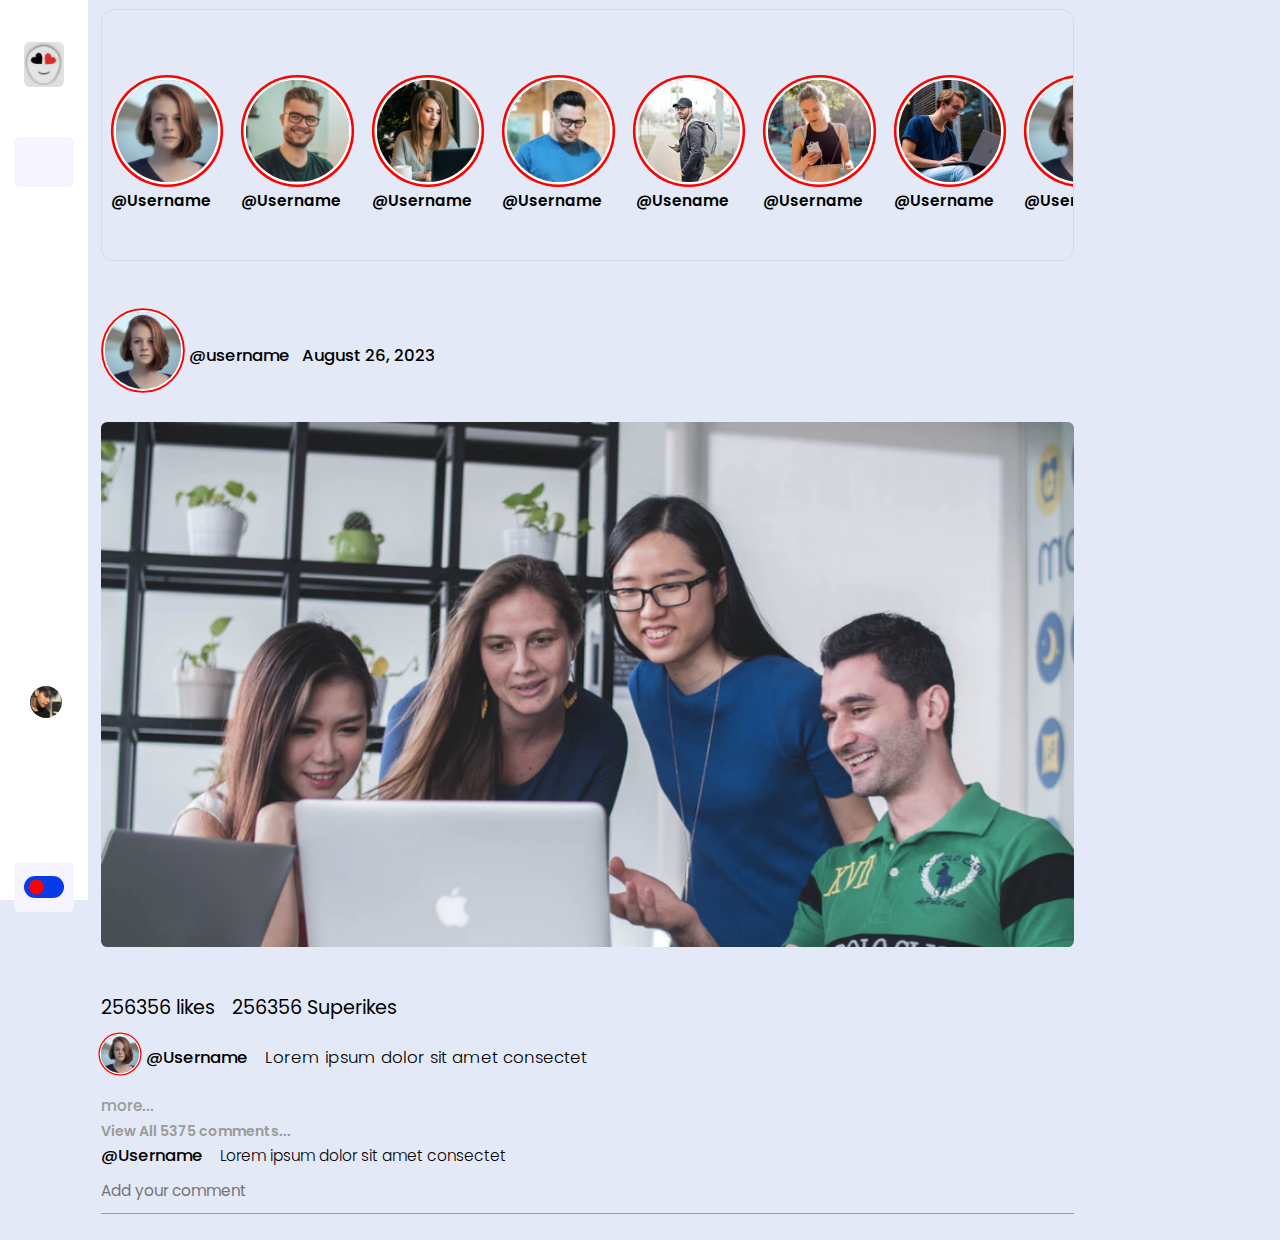
==== home/home.html @ 355d31b3 "new-home page" ====
<!-- Coding by CodingLab | www.codinglabweb.com -->
<!DOCTYPE html>
<html lang="en">
<head>
    <meta charset="UTF-8">
    <meta http-equiv="X-UA-Compatible" content="IE=edge">
    <meta name="viewport" content="width=device-width, initial-scale=1.0">
    <!----===== font Awesome ===== -->
    <link rel="stylesheet" href="https://cdnjs.cloudflare.com/ajax/libs/font-awesome/6.4.2/css/all.min.css" integrity="sha512-z3gLpd7yknf1YoNbCzqRKc4qyor8gaKU1qmn+CShxbuBusANI9QpRohGBreCFkKxLhei6S9CQXFEbbKuqLg0DA==" crossorigin="anonymous" referrerpolicy="no-referrer" />
    
    <title>Dashboard Sidebar Menu</title> 

        <!----======== CSS ======== -->
        <link rel="stylesheet" href="../style.css">
        <link rel="stylesheet" href="home.css">
    
</head>
<body>
        
        <nav class="sidebar close">
            <header>
                <div class="image-text">
                    <span class="image">
                        <img src="../images/cientme-face-logo.jpeg">
                    </span>
    
                    <div class="text logo-text">
                        <img src="../images/cientme-logo2.jpeg" class="logo-img">
                    </div>
                </div>
    
                <i class="fa-solid fa-angle-right toggle"></i>
            </header>
    
            <div class="menu-bar">
                <div class="menu">
    
                    <li class="search-box">
                        <i class="fa-sharp fa-solid fa-magnifying-glass"></i>
                        <input type="text" placeholder="Search...">
                    </li>
    
                    <ul class="menu-links">
                        <li class="nav-link">
                            <a href="home/home.html">
                                <i class="fa-solid fa-house"></i>
                                <span class="text nav-text">Home</span>
                            </a>
                        </li>
    
                        <li class="nav-link">
                            <a href="#">
                                <i class="fa-solid fa-bell"></i>
                                <span class="text nav-text">Notifications</span>
                            </a>
                        </li>
    
                        
                        <li class="nav-link">
                            <a href="#">
                                <i class="fa-brands fa-facebook-messenger fa-solid"></i>
                                <span class="text nav-text">Message</span>
                            </a>
                        </li>
    
    
                        <li class="nav-link">
                            <a href="#">
                                <i class="fa-solid fa-compass"></i>
                                <span class="text nav-text">Explore</span>
                            </a>
                        </li>
    
                        <li class="nav-link">
                            <a href="#">
                                <i class="fa-solid fa-play"></i>
                                <span class="text nav-text">Reels</span>
                            </a>
                        </li>
    
                        <li class="nav-link">
                            <a href="#">
                                <i class="fa-solid fa-headphones"></i>
                                <span class="text nav-text">Music</span>
                            </a>
                        </li>
    
                        <li class="nav-link">
                            <a href="#">
                                <i class="fa-solid fa-plus"></i>
                                <span class="text nav-text">Create</span>
                            </a>
                        </li>
                       
    
                        <li class="nav-link">
                            <a href="#">
                                <i class="fa-brands fa-microblog fa-solid"></i>
                                <span class="text nav-text">MicroBlog</span>
                            </a>
                        </li>
    
                        <li class="nav-link">
                            <a href="#">
                                <img src="../images/boy-pic.jpeg" class="profile-img">
                                <span class="text nav-text">Profile</span>
                            </a>
                        </li>
    
                    </ul>
                </div>
    
                <div class="bottom-content">
                    <li class="mode">
                        <div class="sun-moon">
                            <i class="fa-solid fa-moon moon"></i>
                            <i class="fa-solid fa-sun moon sun"></i>
                           
                            
                        </div>
                        <span class="mode-text text">Dark mode</span>
    
                        <div class="toggle-switch">
                            <span class="switch"></span>
                        </div>
                    </li>
                    
                </div>
            </div>
    
        </nav>


<!-- ======== upper navbar start here ========== -->

        <div class="upper-navbar">
            <header>
                    <span class="face-logo-upper">
                        <img src="../images/cientme-face-logo.jpeg">
                    </span>

                    <div class="text-logo">
                        <img src="../images/cientme-logo2.jpeg" class="logo-img-upper">
                    </div>

            <ul class="ul-upper-nav">
               
                <li class="nav-link-upper">
                    <a href="#">
                        <i class="fa-solid fa-bell"></i>
                    </a>
                </li>

                
                <li class="nav-link-upper">
                    <a href="#">
                        <i class="fa-brands fa-facebook-messenger fa-solid"></i>
                    </a>
                </li>

                <li class="nav-link-upper">
                    <a href="#">
                        <i class="fa-brands fa-microblog fa-solid"></i>
                    </a>
                </li>

            </ul>
        </header>
        </div>

<!-- ======== upper navbar end here ========== -->


<!-- ======== lower navbar start here ========== -->
        

        <div class="lower-navbar">
            <ul class="ul-lower-nav">

                <li class="lower-nav-link">
                    <a href="home/home.html">
                        <i class="fa-solid fa-house"></i>
                    </a>
                </li>



                <li class="lower-nav-link">
                    <a href="#">
                        <i class="fa-solid fa-magnifying-glass"></i>
                    </a>
                </li>


                <li class="lower-nav-link">
                    <a href="#">
                        <i class="fa-solid fa-plus"></i>
                    </a>
                </li>
               
               

                <li class="lower-nav-link">
                    <a href="#">
                        <i class="fa-solid fa-play"></i>
                    </a>
                </li>

                <li class="lower-nav-link">
                    <a href="#">
                        <i class="fa-solid fa-headphones"></i>
                    </a>
                </li>


                <li class="lower-nav-link">
                    <a href="#">
                        <img src="../images/boy-pic.jpeg" class="profile-img">
                    </a>
                </li>

            </ul>
        </div>   

<!-- ======== lower navbar start here ========== -->


 <!-- ############### container start here ###############   -->
    <div class="container">
        
    <!-- ============= story-gallery container start here ===========  -->
        <div class="story-gallery">
            <!-- ******* user-story start here ********* -->
            <div class="story">
                <a href="#"><img src="../images2/member-1.png" class="profile-pic">
                <p>@Username</p></a>
            </div>
            <!-- ******* user-story end here ********* -->

             <!-- ******* user-story start here ********* -->
            <div class="story">
                <a href="#"><img src="../images2/member-2.png" class="profile-pic">
                <p>@Username</p></a>
            </div>
            <!-- ******* user-story end here ********* -->


             <!-- ******* user-story start here ********* -->
            <div class="story">
                <a href="#"><img src="../images2/member-3.png" class="profile-pic">
                <p>@Username</p></a>
            </div>
            <!-- ******* user-story end here ********* -->


             <!-- ******* user-story start here ********* -->
            <div class="story">
                <a href="#"><img src="../images2/member-4.png" class="profile-pic">
                <p>@Username</p></a>
            </div>
            <!-- ******* user-story end here ********* -->


             <!-- ******* user-story start here ********* -->
            <div class="story">
                <a href="#"><img src="../images2/member-5.png" class="profile-pic">
                <p>@Usename</p></a>
            </div>
            <!-- ******* user-story end here ********* -->


             <!-- ******* user-story start here ********* -->
            <div class="story">
                <a href="#"><img src="../images2/member-6.png" class="profile-pic">
                <p>@Username</p></a>
            </div>
            <!-- ******* user-story end here ********* -->


             <!-- ******* user-story start here ********* -->
            <div class="story">
                <a href="#"><img src="../images2/member-7.png" class="profile-pic">
                <p>@Username</p></a>
            </div> 
            <!-- ******* user-story end here ********* -->


             <!-- ******* user-story start here ********* -->
            <div class="story">
                <a href="#"><img src="../images2/member-1.png" class="profile-pic">
                <p>@Username</p></a>
            </div>
            <!-- ******* user-story end here ********* -->


             <!-- ******* user-story start here ********* -->
            <div class="story">
                <a href="#"><img src="../images2/member-2.png" class="profile-pic">
                <p>@Username</p></a>
            </div>
            <!-- ******* user-story end here ********* -->


             <!-- ******* user-story start here ********* -->
            <div class="story">
                <a href="#"><img src="../images2/member-3.png" class="profile-pic">
                <p>@Username</p></a>
            </div>
            <!-- ******* user-story end here ********* -->
            

             <!-- ******* user-story start here ********* -->
            <div class="story">
                <a href="#"><img src="../images2/member-4.png" class="profile-pic">
                <p>@Username</p></a>
            </div>
            <!-- ******* user-story end here ********* -->



             <!-- ******* user-story start here ********* -->
            <div class="story">
                <a href="#"><img src="../images2/member-5.png" class="profile-pic">
                <p>@Username</p></a>
            </div>
            <!-- ******* user-story end here ********* -->


             <!-- ******* user-story start here ********* -->
            <div class="story">
                <a href="#"><img src="../images2/member-6.png" class="profile-pic">
                <p>@Username</p></a>
            </div>
            <!-- ******* user-story end here ********* -->



             <!-- ******* user-story start here ********* -->
            <div class="story">
                <a href="#"><img src="../images2/member-7.png" class="profile-pic">
                <p>@Username</p></a>
            </div>
            <!-- ******* user-story end here ********* -->

            
        </div>
        <!-- ============= story-gallery container end here ===========  -->
                
<!-- ============== post-container start here ================  -->

<!-- ##################### 1 post start here ################### -->
        <div class="post-content">

            <!-- *****  profile-pic username post timing verticl dots start here ****** -->
            <div class="header-post-content">
                <a href="#"><img src="../images2/member-1.png"></a>
                <div class="user-info">
                    <a href="#"><span class="username">@username</span></a>
                    <a href=""><span class="timestamp">August 26, 2023</span></a>
                    <a href="#"><i class="fa-solid fa-ellipsis-vertical vertical-dots"></i></a>
                </div>
            </div>
            <!-- *****  profile-pic username post timing verticl dots end here ****** -->

            <!-- *************** this is post image *************** -->
            <img src="../images2/feed-image-1.png" class="post-img">

            <!-- *************** post likes superlikes comment share save  icons start here *************** -->
            <ul>
                <li>
                    <a href="#"><i class="fa-regular fa-heart"></i></a>
                </li>
                <li>
                    <a href="#"><i class="fa-solid fa-heart"></i></a>
                </li>
                <li>
                    <a href="#"><i class="fa-regular fa-comment"></i></a>
                </li>
                <li>
                    <a href="#"><i class="fa-solid fa-share share-save"></i></a>
                </li>
                <li>
                    <a href="#"><i class="fa-solid fa-circle-arrow-down  share-save"></i></a>
                </li>
            </ul>

              <!-- *************** post likes superlikes comment share save  icons end here *************** -->


            <!-- ***** number of likes & superlikes start here ****** --> 
            <p class="likes">256356 likes</p>
            <p class="superlikes">256356 Superikes </p>
            <!-- ***** number of likes & superlikes end here ****** -->

            <!-- ***** profie pic username and its caption start here ****** -->
            <div class="caption">    
            <a href="#"><img src="../images2/member-1.png"></a>
            <p><a href="#"><span class="username">@Username</span></a> Lorem ipsum dolor sit amet consectet</p>
            </div>
            <!-- ***** profie pic username and its caption end here ****** -->

            <!-- ***** more view all-all-comment username its comment comment like start here ****** -->
            <div>
                <p><a href="#" class="more">more...</a></p>
                <a href="#" class="view-all-comment">View All 5375 comments...</a>
                <p><a href="#"><span class="username">@Username</span></a><span class="comment"> Lorem ipsum dolor sit amet consectet</span></p>
                <a href="#"><i class="fa-regular fa-heart comment-like"></i></a>
            </div>

            <!-- ***** more view all-all-comment username its comment comment like end here ****** -->


            <!-- *****  post-comment-input add emoji as a comment start here ****** -->
            <div class="post-comment-section">
                <input type="text" placeholder="Add your comment">
                <a href="#"><i class="fa-regular fa-face-smile add-emojies"></i></a>
            </div>
            <!-- *****  post-comment-input add emoji as a comment end here ****** -->
    </div>
<!-- ##################### 1 post end here ################### -->

<!-- ============== post-container end here ================  -->

</div>     

<!-- ############### container start here ###############   -->

<nav class="right-sidebar close">
    <header>
        <div class="image-text">
                 
        </div>
    </header>
</nav>


    <!-- <div class=" right-navbar">
        <div class="content">
            
        </div>
    </div> -->

    <script src="../script.js"></script>

</body>
</html>
---- style.css ----
/* Google Font Import - Poppins */
@import url('https://fonts.googleapis.com/css2?family=Poppins:wght@300;400;500;600;700&display=swap');

* {
    margin: 0;
    padding: 0;
    box-sizing: border-box;
    font-family: 'Poppins', sans-serif;
}


/* Reset margins and paddings for specific elements */
body, h1, h2, h3, h4, h5, h6, p, ul, ol, li, figure, figcaption, blockquote {
    margin: 0;
    padding: 0;
}


:root {
    /* ===== Colors ===== */
    --body-color: #E4E9F7;
    --sidebar-color: #FFF;
    --primary-color: red;
    --primary-color-light: #F6F5FF;
    --toggle-color: #DDD;
    --text-color: #00002f;
    /* --text-color: black; */

    /* ====== Transition ====== */
    --tran-03: all 0.2s ease;
    --tran-03: all 0.3s ease;
    --tran-04: all 0.3s ease;
    --tran-05: all 0.3s ease;
}


/* =========== css on body ========= */
body {
    min-height: 100vh;
    background-color: var(--body-color);
    transition: var(--tran-05);
    /* display: grid; */
    display: flex;
    justify-content: space-between;





}


::selection {
    background-color: var(--primary-color);
    color: #fff;
}

body.dark {
    --body-color: #18191a;
    --sidebar-color: #242526;
    --primary-color: #3a3b3c;
    --primary-color-light: #3a3b3c;
    --toggle-color: #fff;
    --text-color: #ccc;
}

/* ################ (screen-1) navbar css for big screen as pc or laptop start here ########### */
/* ===== Sidebar ===== */



.sidebar {
    position: fixed;
    top: 0;
    left: 0;
    height: 100%;
    width: 250px;
    padding: 10px 14px;
    box-shadow: #1f2021;
    background: var(--sidebar-color);
    transition: var(--tran-05);
    z-index: 100;
}

.sidebar.close {
    width: 88px;
}

/* ===== Reusable code - Here ===== */
.sidebar li {
    height: 50px;
    list-style: none;
    display: flex;
    align-items: center;
    margin-top: 10px;
}

.sidebar header .image,
.sidebar .fa-solid {
    min-width: 60px;
    border-radius: 6px;
}

.sidebar .fa-solid {
    min-width: 60px;
    border-radius: 6px;
    height: 100%;
    display: flex;
    align-items: center;
    justify-content: center;
    font-size: 20px;
}

.sidebar .text,
.sidebar .fa-solid {
    color: var(--text-color);
    transition: var(--tran-03);
}

li a .profile-img {
    width: 2rem;
    height: 2rem;
    border-radius: 50%;
    margin-left: 1rem;
    margin-right: 1rem;
}

.sidebar .text {
    font-size: 17px;
    font-weight: 500;
    white-space: nowrap;
    opacity: 1;
}

.sidebar.close .text {
    opacity: 0;
}

/* =========================== */

.sidebar header {
    position: relative;
}

.sidebar header .image-text {
    display: flex;
    align-items: center;
}

.sidebar header .logo-text {
    display: flex;
    flex-direction: column;
}

.sidebar header img {
    width: 100%;
    display: flex;
    flex-direction: column;
    margin-top: 2rem;
    border-radius: 0.2rem;
}



header .image-text .profession {
    font-size: 16px;
    margin-top: -2px;
    display: block;
}

.sidebar header .image {
    display: flex;
    align-items: center;
    justify-content: center;
}

.sidebar header .image img {
    width: 40px;
    border-radius: 6px;
}

.sidebar header .toggle {
    position: absolute;
    top: 30%;
    right: -2.8rem;
    font-size: xx-large;
    transform: translateY(-50%) rotate(180deg);
    color: #000;
    border-radius: 50%;
    display: flex;
    align-items: center;
    justify-content: center;
    font-size: 22px;
    cursor: pointer;
    transition: var(--tran-05);
}

body.dark .sidebar header .toggle {
    color: var(--text-color);
}

.sidebar.close .toggle {
    transform: translateY(-50%) rotate(0deg);
}

.sidebar .menu {
    margin-top: 40px;
}

.sidebar li.search-box {
    border-radius: 6px;
    background-color: var(--primary-color-light);
    cursor: pointer;
    transition: var(--tran-05);
}

.sidebar li.search-box input {
    height: 100%;
    width: 100%;
    outline: none;
    border: none;
    background-color: var(--primary-color-light);
    color: var(--text-color);
    border-radius: 6px;
    font-size: 17px;
    font-weight: 500;
    transition: var(--tran-05);
}

.sidebar li a {
    list-style: none;
    height: 100%;
    background-color: transparent;
    display: flex;
    align-items: center;
    height: 100%;
    width: 100%;
    border-radius: 6px;
    text-decoration: none;
    transition: var(--tran-03);
}

.sidebar li a:hover {
    background-color: var(--primary-color);
}

.sidebar li a:hover .fa-solid,
.sidebar li a:hover .text {
    color: var(--sidebar-color);
}

body.dark .sidebar li a:hover .fa-solid,
body.dark .sidebar li a:hover .text {
    color: var(--text-color);
}

.sidebar .menu-bar {
    height: calc(100% - 55px);
    display: flex;
    flex-direction: column;
    justify-content: space-between;
    overflow-y: scroll;
}

.menu-bar::-webkit-scrollbar {
    display: none;
}

.sidebar .menu-bar .mode {
    border-radius: 6px;
    background-color: var(--primary-color-light);
    position: relative;
    transition: var(--tran-05);
}

.menu-bar .mode .sun-moon {
    height: 50px;
    width: 60px;

}

.mode .sun-moon i {
    position: absolute;
}

.mode .sun-moon i.sun {
    opacity: 0;
}

body.dark .mode .sun-moon i.sun {
    opacity: 1;
}

body.dark .mode .sun-moon i.moon {
    opacity: 1;
}

.menu-bar .bottom-content .toggle-switch {
    position: absolute;
    right: 0;
    height: 100%;
    min-width: 60px;
    display: flex;
    align-items: center;
    justify-content: center;
    border-radius: 6px;
    cursor: pointer;
}

.toggle-switch .switch {
    position: relative;
    height: 22px;
    width: 40px;
    border-radius: 25px;
    background-color: var(--toggle-color);
    background-color: rgb(9, 58, 232);
    transition: var(--tran-05);
}

.switch::before {
    content: '';
    position: absolute;
    height: 15px;
    width: 15px;
    border-radius: 50%;
    top: 50%;
    left: 5px;
    transform: translateY(-50%);
    background-color: var(--sidebar-color);
    background-color: red;
    transition: var(--tran-04);
}

body.dark .switch::before {
    left: 20px;
}


.container {
    position: absolute;
    top: 0;
    left: 250px;
    /* height: auto; */
    height: auto;
    width: calc(100% - 250px);
    /* background: yellow; */
    /* border: 5px solid red; */
    transition: var(--tran-05);

}




.sidebar.close~.container {
    left: 88px;
    width: calc(100% - 88px);
}



/* ################  navbar css for big screen as pc or laptop end here ########### */

/* %%%%%%%% upper-navbar and lower-navbar display none start here %%%%%%%%% */



.upper-navbar header {
    display: none;
}

.lower-navbar {
    display: none;
}

/* %%%%%%%% upper-navbar and lower-navbar display none end here %%%%%%%%% */



/* ========== right-sidenvbar ============ */


.right-sidebar {
    position: fixed;
    top: 0;
    right: 0;
    height: 100%;
    width: 15vw;
    padding: 1vw 1vw;
    box-shadow: #1f2021;
    background: var(--sidebar-color);
    transition: var(--tran-05);
    z-index: 100;
}

.right-sidebar{
    display: none;
}




/* Existing styles ... */ 
/*  (screen-2) Media query for screens with a width 769px to 992px */
@media (min-width: 769px) and (max-width: 992px) {

    .upper-navbar header {
        display: none;
    }

    .lower-navbar {
        display: none;
    }


    .container {
        position: absolute;
        left: 250px;
        height: auto;
        width: calc(100% - 250px);
        /* background: yellow; */
        /* border: 1px solid red; */
        transition: var(--tran-05);

    }



    .sidebar.close~.container {
        left: 88px;
        width: calc(100% - 88px);
    }


    .right-sidebar {
        display: none;
    }
}



/* Existing styles ... */
/*    (screen-3)Media query for screens with a width between 577 and 768px */
@media (min-width: 577px) and (max-width: 768px) {

    /* Styles for small devices */
    .sidebar {
        display: none;
        /* Hide the sidebar */
    }

    .upper-navbar{
        /* display: none; */
    }

    /* ##### Upper navbar css  start here ######## */
    .upper-navbar header {
        width: 100vw;
        height: 10vh;
        padding: 2px;
        display: flex;
        align-items: center;
        /* background-color: crimson; */
        background-color: transparent;


    }

    .face-logo-upper img {
        width: 7vw;
        height: 7vw;
        margin-left: 1vw;
        border-radius: 10px;
    }

    .text-logo .logo-img-upper {
        width: 24vw;
        height: 7vh;
        margin-left: 1vw;
        border-radius: 5px;

    }


    .ul-upper-nav {
        list-style: none;
        display: flex;
        justify-content: space-between;
        position: relative;
        left: 47.5vw;
    }

    .nav-link-upper a {
        text-decoration: none;
        color: black;


    }

    .nav-link-upper a i {
        font-size: 3.5vw;
        margin-right: 3vw;
    }

    .nav-link-upper a i:hover {
        color: red;
    }

    .nav-link-upper a .fa-microblog:hover {
        color: black;
    }


    .fa-microblog {
        color: red;
    }

    /* ########### Upper navbar css end here ########### */


    /* ================ lower navbar is start here ============== */

    .lower-navbar {
        width: 100vw;
        height: 6vh;
        background-color: crimson;
        /* background-color: white; */
        border-top: 0.02rem solid #3a3b3c;
        position: fixed;
        bottom: 0;
        z-index: 100;


    }

    .ul-lower-nav {
        list-style: none;
        margin: 0;
        padding: 5px 0;
        display: flex;
        align-items: center;
        justify-content: space-between;
        
        

    }

    .ul-lower-nav a{
        text-decoration: none;
        color: #000;
    }

    .lower-nav-link {
        font-size: 4vw;
        margin: 0 1vw;
    }


    /* ================ lower navbar is end here ============== */


    .container {
        width: 100%;
        /* border: 2px solid red; */
        margin-top: 10vh;
        /* background-color: yellow; */
        left: 0;
        /* border: none; */
        
    }



    .sidebar.close~.container {
        left: 0;
        /* Reset the left position for the container */
        width: 100%;
        /* Adjust the container to take 100% width */
    }

    .right-sidebar {
        display: none;
    }

}


/* (screen-4) Extra Small Devices (Mobile Phones screen between 321 and 576px) */
@media (min-width: 321px) and (max-width: 576px) {

    /* Styles for extra small devices */
    .sidebar {
        display: none;
        /* Hide the sidebar */
    }

    /* ##### Upper navbar css  start here ######## */


    .upper-navbar header {
        width: 99vw;
        height: 10vh;
        padding: 2px;
        display: flex;
        align-items: center;
        background-color: transparent;
        /* background-color: crimson; */

    }

    .face-logo-upper img {
        width: 10vw;
        height: 10vw;
        margin-left: 1vw;
        border-radius: 10px;
    }

    .text-logo .logo-img-upper {
        width: 30vw;
        height: 10vw;
        margin-left: 1vw;
        border-radius: 5px;

    }



    .ul-upper-nav {
        list-style: none;
        display: flex;
        justify-content: space-between;
        position: relative;
        left: 34.5vw;
    }

    .nav-link-upper a {
        text-decoration: none;
        color: black;


    }

    .nav-link-upper a i {
        font-size: 5vw;
        margin-right: 4vw;
    }

    .nav-link-upper a i:hover {
        color: red;
    }

    .nav-link-upper a .fa-microblog:hover {
        color: black;
    }


    .fa-microblog {
        color: red;
    }


    .fa-microblog {
        color: red;
    }

    /* ########### Upper navbar css end here ########### */

    
    /* ================ lower navbar is start here ============== */

    .lower-navbar {
        width: 100vw;
        height: 6vh;
        background-color: crimson;
        /* background-color: white; */
        /* border-top: 0.02rem solid #3a3b3c; */
        position: fixed;
        bottom: 0;
        z-index: 100;


    }

    .ul-lower-nav {
        list-style: none;
        margin: 0;
        padding: 5px 0;
        display: flex;
        align-items: center;
        justify-content: space-between;
      
        

    }

    .ul-lower-nav a{
        text-decoration: none;
        color: #000;
    }

    .lower-nav-link {
        font-size: 5vw;
        margin: 0 1vw;
    }

    /* .lower-nav-link .profile-img{
        margin-top: 4px;
    } */

    /* ================ lower navbar is end here ============== */



    .container {
        width: 100%;
        /* Adjust the container to take 100% width */
        border: 2px solid red;
        margin-top: 10vh;
        /* background-color: yellow; */
        left: 0;
        /* Reset the left position */
        border: none;
        /* Remove the border */
    }



    .sidebar.close~.container {
        left: 0;
        /* Reset the left position for the container */
        width: 100%;
        /* Adjust the container to take 100% width */
    }

    .right-sidebar {
        display: none;
    }
}

/* (screen-5) Extra Small Devices (Mobile Phones max-width 320) */
@media (max-width: 320px) {

    /* Styles for extra smallest  devices */
    .sidebar {
        display: none;
        /* Hide the sidebar */
    }



    /* ##### Upper navbar css  start here ######## */
    .upper-navbar header {
        width: 99vw;
        height: 10vh;
        padding: 2px;
        display: flex;
        align-items: center;
        background-color: transparent;
        /* background-color: crimson; */

    }

    .face-logo-upper img {
        width: 10vw;
        height: 10vw;
        margin-left: 1vw;
        border-radius: 10px;
    }

    .text-logo .logo-img-upper {
        width: 30vw;
        height: 10vw;
        margin-left: 1vw;
        border-radius: 5px;

    }

    .ul-upper-nav {
        list-style: none;
        display: flex;
        justify-content: space-between;
        position: relative;
        left: 34.5vw;
    }

    .nav-link-upper a {
        text-decoration: none;
        color: black;


    }

    .nav-link-upper a i {
        font-size: 5vw;
        margin-right: 4vw;
    }

    .nav-link-upper a i:hover {
        color: red;
    }

    .nav-link-upper a .fa-microblog:hover {
        color: black;
    }

    .fa-microblog {
        color: red;
    }

    /* ########### Upper navbar css end here ########### */


     /* ================ lower navbar is start here ============== */

     .lower-navbar {
        width: 100vw;
        height: 6vh;
        background-color: crimson;
        /* background-color: white; */
        border-top: 0.02rem solid #3a3b3c;
        position: fixed;
        bottom: 0;
        z-index: 100;


    }

    .ul-lower-nav {
        list-style: none;
        margin: 0;
        padding: 5px 0;
        display: flex;
        align-items: center;
        justify-content: space-between;
        
        

    } 

    .ul-lower-nav a{
        text-decoration: none;
        color: #000;
    } 

    .lower-nav-link {
        font-size: 7vw;
        margin: 0 1vw;
    }


    /* ================ lower navbar is end here ============== */



    .container {
        width: 100%;
        /* Adjust the container to take 100% width */
        border: 2px solid red;
        margin-top: 10vh;
        /* background-color: yellow; */
        left: 0;
        /* Reset the left position */
        border: none;
        /* Remove the border */
    }



    .sidebar.close~.container {
        left: 0;
        /* Reset the left position for the container */
        width: 100%;
        /* Adjust the container to take 100% width */
    }

    .right-sidebar {
        display: none;
    }
}
---- home/home.css ----
*{
    padding: 0;
    margin: 0;
    box-sizing: border-box;
    font-family: 'Poppins', sans-serif;
}


/* ################ (screen-1) css for big screen as pic start here ########### */
/* ============= story-gallery css start here =========== */


.story-gallery{
    width: 76vw;
    height: 28vh;
    /* background-color: crimson; */
    border: 1px solid #dadada;
    border-radius: 1vw;
    margin: 1vh 1vw;
    padding: 1.5vw 0vw;
    display: flex;
    align-items: center;
    overflow-x: auto;
   
    
}

/* %%%%%%%%%%%%%%%%%% remove scroll webkit css %%%%%%%%%%%%%%%%%% */
.story-gallery::-webkit-scrollbar {
    width: 0px;
}


/* %%%%%%%%%%%%%%%%%% story div property css %%%%%%%%%%%%%%%%%% */
.story{
    width: 10vw;
    height: 18vh;
    /* background-color: royalblue */
    margin: 1vw 0.1vw;
    padding: 1vw;
}


/* %%%%%%%%%%%%%%%%%% story-gallery <a> tag css %%%%%%%%%%%%%%%%%% */
.story-gallery a{
    text-decoration: none;
    color: black;
}

/* %%%%%%%%%%%%%%%%%% story profile-pic css %%%%%%%%%%%%%%%%%% */
.story-gallery a img{
    width: 8vw;
    height: 8vw;
    margin-top: 1vw;
    /* margin-left: -1vw; */
    border: white;
    box-shadow: 
    0 0 0 0.2vw white,
    0 0 0 0.4vw red;
    border-radius: 50%;
}

/* %%%%%%%%%%%%%%%%%% story username css %%%%%%%%%%%%%%%%%% */
.story-gallery a p{
    font-size: 1.2vw;
    font-weight: 600;
    margin-left: -1vw;
    text-align: center;
}

/* ============= story-gallery css end here =========== */



/* =============== post-content start here ============  */

/* %%%%%%%%%%%%%%%%%% post-content css %%%%%%%%%%%%%%%%%% */
.post-content{
    width: 76vw;
    margin: 2vw 1vw;
    /* background-color: rosybrown; */
    border-bottom: 0.1vw solid #9a9a9a;
    

}

/* %%%%%%%%%%%% upper part of the post content css  %%%%%%%%%%%%% */
.header-post-content{
    width: 76vw;
    height: 15vh;
    display: flex;
    align-items: center;


}


/* %%%%%%%%%%%% header-post-content css for <a> tag  %%%%%%%%%%%%% */
.header-post-content a{
    text-decoration: none;
    color: black;
    margin: 0.3vw;
}

/* %%%%%%%%%%%% user post profile pic css  %%%%%%%%%%%%% */
.header-post-content img{
    width: 6vw;
    height: 6vw;
    border: white;
    box-shadow: 
    0 0 0 0.15vw white,
    0 0 0 0.3vw red;
    border-radius: 50%;

}

/* %%%%%%%%%%%% post usernams css  %%%%%%%%%%%%% */
.header-post-content span{
    font-size: 1.3vw;
    font-weight: 500;
}

/* %%%%%%%%%%%% 3 verticall dots on header-post-content css  %%%%%%%%%%%%% */
.header-post-content .vertical-dots{
    font-size: 1.5vw;
    position: relative;
    left: 48vw;
}

/* %%%%%%%%%%%% post image css  %%%%%%%%%%%%% */
.post-content .post-img{
    width: 76vw;
    min-height: 25vh;
    max-height: 80vh;
    border-radius: 0.5vw;
    
}

/* %%%%%%%%%%%% post likes superlikes commente share and save css %%%%%%%%%%%%% for ul tag */
.post-content ul{
    list-style: none;
    display: flex;
    align-items: center;
    
}

/* %%%%%%%%%%%% post likes superlikes commente share and save css %%%%%%%%%%%%% for <a> tag */
.post-content li a{
    text-decoration: none;
    color: black;
}

/* %%%%%%%%%%%% post likes superlikes commente share and save css %%%%%%%%%%%%% for li tag  */
.post-content li{
    margin-right: 1vw;
    font-size: 2vw;
    
}

/* %%%%%%%%%%%% post share and save css %%%%%%%%%%%%% */
.post-content li .share-save{
    position: relative;
    left: 59vw;
    padding: 0 1vw;
}

/* %%%%%%%%%%%% number of likes on post css %%%%%%%%%%%%%% */
.post-content .likes{
    display: inline;
    margin-right: 0.5vw;
    font-size: 1.5vw;
    font-weight: 400;
}

/* %%%%%%%%%%%% number of superlikes on post css %%%%%%%%%%%%%% */
.post-content .superlikes{
    display: inline;
    
    margin-left: 0.5vw;
    font-size: 1.5vw;
    font-weight: 400;
}

/* %%%%%%%%%%%% caption of post css %%%%%%%%%%%%%% */
.post-content .caption{
    display: flex;
    align-items: center;
}

/* %%%%%%%%%%%% user-img of caption of post css %%%%%%%%%%%%%% */
.post-content .caption img{
    width: 3vw;
    height: 3vw;
    margin: 1vw 0;
    border: white;
    box-shadow: 
    0 0 0 0.10vw white,
    0 0 0 0.20vw red;
    border-radius: 50%;

}

/* %%%%%%%%%%%% all post-content <a> tag css %%%%%%%%%%%%%% */
.post-content a{
    text-decoration: none;
    color: black;
    
}

/* %%%%%%%%%%%% caption username of post css %%%%%%%%%%%%%% */
.post-content .caption .username{
    font-size: 1.3vw;
    font-weight: 500;
}


/* %%%%%%%%%%%% actual caption paragraph of post css %%%%%%%%%%%%%% */
.post-content .caption p{
    margin-top: 0;
    margin-left: 0.5vw;
    font-size: 1.3vw;
    font-weight: 300;
}

/* %%%%%%%%%%%% red more  post css %%%%%%%%%%%%%% */
.post-content .more{
    font-size: 1.2vw;
    font-weight: 500;
    color: #9a9a9a;
}

/* %%%%%%%%%%%% view all comments of post css %%%%%%%%%%%%%% */
.post-content  .view-all-comment{
    font-size: 1.1vw;
    font-weight: 600;
    color: #9a9a9a;
    margin-top: 2vw;
    
}

/* %%%%%%%%%%%% username of comment on post css %%%%%%%%%%%%%% */
p a .username{
    margin-right: 1vw;
    font-size: 1.3vw;
    font-weight: 500;
}

/* %%%%%%%%%%%% comment on post css %%%%%%%%%%%%%% */
.post-content p .comment{
    font-size: 1.2vw;
    font-weight: 300;
}

/* %%%%%%%%%%%% comment like on post css %%%%%%%%%%%%%% */
.post-content .comment-like{
    font-size: 1.1vw;
    display: inline;
    position: relative;
    left: 74vw;
    bottom: 2vw;
}

/* %%%%%%%%%%%% comment input of post css %%%%%%%%%%%%%% */
.post-content .post-comment-section input{
    width: 70vw;
    height: 5vh;
    font-size: 1.2vw;
    border: none;
    outline: none;
    background-color: transparent
    ;
}

/* %%%%%%%%%%%% add emoji as comment on post css %%%%%%%%%%%%%% */
.post-content .post-comment-section .add-emojies{
    font-size: 1.1vw;
    font-weight: 300;
    margin-left: 3.8vw;

}
/* =============== main content end here  ============  */
/* ################ css for big screen as pic end here ########### */


/* ########## (screen-2) Media query for screens with a width between 768 to 992px   start here ############## */
@media (min-width: 768px) and (max-width: 992px) {
    /* ============= story-gallery css start here =========== */
.story-gallery{
    width: 85vw;
    height: 26vh;
    /* background-color: crimson; */
    border: 1px solid #dadada;
    border-radius: 1vw;
    margin: 1vh 1vw;
    margin-bottom: 2vw;
    padding: 1.5vw 3vw;
    display: flex;
    align-items: center;
    overflow-x: auto;
   
    
}

/* %%%%%%%%%%%%%%%%%% remove scroll webkit css %%%%%%%%%%%%%%%%%% */
.story-gallery::-webkit-scrollbar {
    width: 0px;
}
body::-webkit-scrollbar {
    height: 0px;
}


/* %%%%%%%%%%%%%%%%%% story div property css %%%%%%%%%%%%%%%%%% */
.story{
    width: 15vw;
    height: 18vh;
    /* background-color: royalblue; */
    margin: 1vw 1vw;
    padding: 1vw;
}

/* %%%%%%%%%%%%%%%%%% story-gallery <a> tag css %%%%%%%%%%%%%%%%%% */
.story-gallery a{
    text-decoration: none;
    color: black;
}

/* %%%%%%%%%%%%%%%%%% story profile-pic css %%%%%%%%%%%%%%%%%% */
.story-gallery a img{
    width: 10vw;
    height: 10vw;
    margin-top: 1vw;
    border: white;
    box-shadow: 
    0 0 0 0.3vw white,
    0 0 0 0.6vw red;
    border-radius: 50%;
}

/* %%%%%%%%%%%%%%%%%% story username css %%%%%%%%%%%%%%%%%% */
.story-gallery a p{
    font-size: 1.5vw;
    font-weight: 800;
    text-align: center;
}


/* =============== post-content start here ============  */

/* %%%%%%%%%%%%%%%%%% post-content css %%%%%%%%%%%%%%%%%% */
.post-content{
    width: 85vw;
    margin: 5vw 1vw;
    /* background-color: rosybrown; */
    border-bottom: 0.1vw solid #9a9a9a;


}

/* %%%%%%%%%%%% upper part of the post content css  %%%%%%%%%%%%% */
.header-post-content{
    width: 85vw;
    height: 10vh;
    display: flex;
    align-items: center;
    margin: 0;

}

/* %%%%%%%%%%%% header-post-content css for <a> tag  %%%%%%%%%%%%% */
.header-post-content a{
    text-decoration: none;
    color: black;
    margin: 0.3vw;
}

/* %%%%%%%%%%%% user post profile pic css  %%%%%%%%%%%%% */
.header-post-content img{
    width: 8vw;
    height: 8vw;
    border: white;
    box-shadow: 
    0 0 0 0.25vw white,
    0 0 0 0.5vw red;
    border-radius: 50%;
   

}

/* %%%%%%%%%%%% post usernams css  %%%%%%%%%%%%% */
.header-post-content span{
    font-size: 2vw;
    font-weight: 500;
    
}

/* %%%%%%%%%%%% 3 verticall dots on header-post-content css  %%%%%%%%%%%%% */
.header-post-content .vertical-dots{
    font-size: 2.5vw;
    position: relative;
    left: 45vw;
}


/* %%%%%%%%%%%% post image css  %%%%%%%%%%%%% */
.post-content .post-img{
    width: 85vw;
    min-height: 40vh;
    max-height: 60vh;
    margin-top: 1vw;
    border-radius: 0.4vw;
    
}

/* %%%%%%%%%%%% post likes superlikes commente share and save css %%%%%%%%%%%%% for ul tag */
.post-content ul{
    list-style: none;
    display: flex;
    align-items: center;
    
}

/* %%%%%%%%%%%% post likes superlikes commente share and save css %%%%%%%%%%%%% for <a> tag */
.post-content li a{
    text-decoration: none;
    color: black;
}

/* %%%%%%%%%%%% post likes superlikes commente share and save css %%%%%%%%%%%%% for li tag  */
.post-content li{
    margin-right: 1.5vw;
    font-size: 2.8vw;
}

/* %%%%%%%%%%%% post share and save css %%%%%%%%%%%%% */
.post-content li .share-save{
    position: relative;
    left: 62vw;
    padding: 0 1vw;
}

/* %%%%%%%%%%%% number of likes on post css %%%%%%%%%%%%%% */
.post-content .likes{
    display: inline;
    margin-right: 0.5vw;
    font-size: 2vw;
    font-weight: 400;
}

/* %%%%%%%%%%%% number of superlikes on post css %%%%%%%%%%%%%% */
.post-content .superlikes{
    display: inline;
    
    margin-left: 0.5vw;
    font-size: 1.8vw;
    font-weight: 400;
}


/* %%%%%%%%%%%% caption of post css %%%%%%%%%%%%%% */
.post-content .caption{
    display: flex;
    align-items: center;
}

/* %%%%%%%%%%%% user-img of caption of post css %%%%%%%%%%%%%% */
.post-content .caption img{
    width: 5vw;
    height: 5vw;
    margin: 1vw 0;
    border: white;
    box-shadow: 
    0 0 0 0.2vw white,
    0 0 0 0.4vw red;
    border-radius: 50%;

}

/* %%%%%%%%%%%% all post-content <a> tag css %%%%%%%%%%%%%% */
.post-content a{
    text-decoration: none;
    color: black;
    
}

/* %%%%%%%%%%%% caption username of post css %%%%%%%%%%%%%% */
.post-content .caption .username{
    margin: 0 1vw;
    font-size: 1.8vw;
    font-weight: 500;
}

/* %%%%%%%%%%%% actual caption paragraph of post css %%%%%%%%%%%%%% */
.post-content .caption p{
    margin-top: 0;
    margin-left: 0.5vw;
    font-size: 1.8vw;
    font-weight: 400;
}

/* %%%%%%%%%%%% red more  post css %%%%%%%%%%%%%% */
.post-content .more{
    font-size: 1.8vw;
    font-weight: 600;
    color: #9a9a9a;
}

/* %%%%%%%%%%%% view all comments of post css %%%%%%%%%%%%%% */
.post-content  .view-all-comment{
    font-size: 1.8vw;
    font-weight: 600;
    color: #9a9a9a;
    margin-top: 2vw;
    
}

/* %%%%%%%%%%%% username of comment on post css %%%%%%%%%%%%%% */
p a .username{
    margin-right: 1vw;
    font-size: 1.8vw;
    font-weight: 500;
}

/* %%%%%%%%%%%% comment on post css %%%%%%%%%%%%%% */
.post-content p .comment{
    font-size: 1.8vw;
    font-weight: 300;
}

/* %%%%%%%%%%%% comment like on post css %%%%%%%%%%%%%% */
.post-content .comment-like{
    font-size: 1.8vw;
    display: inline;
    position: relative;
    left: 83vw;
    bottom: 2vw;
}

/* %%%%%%%%%%%% comment input of post css %%%%%%%%%%%%%% */
.post-content .post-comment-section input{
    width: 78.6vw;
    height: 4vh;
    font-size: 2vw;
    border: none;
    outline: none;
    background-color: transparent
    ;
}

/* %%%%%%%%%%%% add emoji as comment on post css %%%%%%%%%%%%%% */
.post-content .post-comment-section .add-emojies{
    font-size: 1.8vw;
    font-weight: 300;
    margin-left: 3.8vw;

}


}


/* ########## /* Media query for screens with a width between 769px to 992px ################ */




/* ########## (screen-3) Media query for screens with a width between 577 to 768px   start here ############## */
/* Small Devices (Tablets and Small Laptops) */
@media (min-width: 577px) and (max-width: 768px)  {

    .box{
        width: 100vw;
        height: 10vh;
        background-color: crimson;
    }


    /* ============= story-gallery css start here =========== */
.story-gallery{
    width: 96vw;
    height: 22vh;
    /* background-color: crimson; */
    border: 1px solid #dadada;
    border-radius: 1vw;
    margin: 1vh 1vw;
    padding: 1.5vw 0;
    display: flex;
    align-items: center;
    overflow-x: auto;
   
    
}

/* %%%%%%%%%%%%%%%%%% remove scroll webkit css %%%%%%%%%%%%%%%%%% */
.story-gallery::-webkit-scrollbar {
    width: 0px;
}

body::-webkit-scrollbar {
    height: 0px;
}

/* %%%%%%%%%%%%%%%%%% story div property css %%%%%%%%%%%%%%%%%% */
.story{
    width: 15vw;
    height: 15vh;
    /* background-color: royalblue; */
    margin: 1vw 1vw;
    padding: 1vw;
}

/* %%%%%%%%%%%%%%%%%% story-gallery <a> tag css %%%%%%%%%%%%%%%%%% */
.story-gallery a{
    text-decoration: none;
    color: black;
}

/* %%%%%%%%%%%%%%%%%% story profile-pic css %%%%%%%%%%%%%%%%%% */
.story-gallery a img{
    width: 10vw;
    height: 10vw;
    margin-top: 1vw;
    border: white;
    box-shadow: 
    0 0 0 0.3vw white,
    0 0 0 0.6vw red;
    border-radius: 50%;
}

/* %%%%%%%%%%%%%%%%%% story username css %%%%%%%%%%%%%%%%%% */
.story-gallery a p{
    font-size: 1.5vw;
    font-weight: 800;
    text-align: center;
}


/* =============== post-content start here ============  */

/* %%%%%%%%%%%%%%%%%% post-content css %%%%%%%%%%%%%%%%%% */
.post-content{
    width: 96vw;
    margin: 5vw 1vw;
    /* background-color: rosybrown; */
    border-bottom: 0.1vw solid #9a9a9a;


}

/* %%%%%%%%%%%% upper part of the post content css  %%%%%%%%%%%%% */
.header-post-content{
    width: 96vw;
    height: 10vh;
    display: flex;
    align-items: center;
    margin: 0;

}

/* %%%%%%%%%%%% header-post-content css for <a> tag  %%%%%%%%%%%%% */
.header-post-content a{
    text-decoration: none;
    color: black;
    margin: 0.3vw;
}

/* %%%%%%%%%%%% user post profile pic css  %%%%%%%%%%%%% */
.header-post-content img{
    width: 8vw;
    height: 8vw;
    border: white;
    box-shadow: 
    0 0 0 0.25vw white,
    0 0 0 0.5vw red;
    border-radius: 50%;
   

}

/* %%%%%%%%%%%% post usernams css  %%%%%%%%%%%%% */
.header-post-content span{
    font-size: 2vw;
    font-weight: 500;
    
}

/* %%%%%%%%%%%% 3 verticall dots on header-post-content css  %%%%%%%%%%%%% */
.header-post-content .vertical-dots{
    font-size: 2.5vw;
    position: relative;
    left: 55vw;
}


/* %%%%%%%%%%%% post image css  %%%%%%%%%%%%% */
.post-content .post-img{
    width: 96vw;
    min-height: 40vh;
    max-height: 60vh;
    border-radius: 0.4vw;
    
}

/* %%%%%%%%%%%% post likes superlikes commente share and save css %%%%%%%%%%%%% for ul tag */
.post-content ul{
    list-style: none;
    display: flex;
    align-items: center;
    
}

/* %%%%%%%%%%%% post likes superlikes commente share and save css %%%%%%%%%%%%% for <a> tag */
.post-content li a{
    text-decoration: none;
    color: black;
}

/* %%%%%%%%%%%% post likes superlikes commente share and save css %%%%%%%%%%%%% for li tag  */
.post-content li{
    margin-right: 1.5vw;
    font-size: 3.2vw;
}

/* %%%%%%%%%%%% post share and save css %%%%%%%%%%%%% */
.post-content li .share-save{
    position: relative;
    left: 71vw;
    padding: 0 1vw;
}

/* %%%%%%%%%%%% number of likes on post css %%%%%%%%%%%%%% */
.post-content .likes{
    display: inline;
    margin-right: 0.5vw;
    font-size: 1.8vw;
    font-weight: 400;
}

/* %%%%%%%%%%%% number of superlikes on post css %%%%%%%%%%%%%% */
.post-content .superlikes{
    display: inline;
    
    margin-left: 0.5vw;
    font-size: 1.8vw;
    font-weight: 400;
}


/* %%%%%%%%%%%% caption of post css %%%%%%%%%%%%%% */
.post-content .caption{
    display: flex;
    align-items: center;
}

/* %%%%%%%%%%%% user-img of caption of post css %%%%%%%%%%%%%% */
.post-content .caption img{
    width: 5vw;
    height: 5vw;
    margin: 1vw 0;
    border: white;
    box-shadow: 
    0 0 0 0.2vw white,
    0 0 0 0.4vw red;
    border-radius: 50%;

}

/* %%%%%%%%%%%% all post-content <a> tag css %%%%%%%%%%%%%% */
.post-content a{
    text-decoration: none;
    color: black;
    
}

/* %%%%%%%%%%%% caption username of post css %%%%%%%%%%%%%% */
.post-content .caption .username{
    margin: 0 1vw;
    font-size: 1.8vw;
    font-weight: 500;
}

/* %%%%%%%%%%%% actual caption paragraph of post css %%%%%%%%%%%%%% */
.post-content .caption p{
    margin-top: 0;
    margin-left: 0.5vw;
    font-size: 1.8vw;
    font-weight: 400;
}

/* %%%%%%%%%%%% red more  post css %%%%%%%%%%%%%% */
.post-content .more{
    font-size: 1.8vw;
    font-weight: 600;
    color: #9a9a9a;
}

/* %%%%%%%%%%%% view all comments of post css %%%%%%%%%%%%%% */
.post-content  .view-all-comment{
    font-size: 1.8vw;
    font-weight: 600;
    color: #9a9a9a;
    margin-top: 2vw;
    
}

/* %%%%%%%%%%%% username of comment on post css %%%%%%%%%%%%%% */
p a .username{
    margin-right: 1vw;
    font-size: 1.8vw;
    font-weight: 500;
}

/* %%%%%%%%%%%% comment on post css %%%%%%%%%%%%%% */
.post-content p .comment{
    font-size: 1.8vw;
    font-weight: 300;
}

/* %%%%%%%%%%%% comment like on post css %%%%%%%%%%%%%% */
.post-content .comment-like{
    font-size: 1.8vw;
    display: inline;
    position: relative;
    left: 94vw;
    bottom: 2vw;
}

/* %%%%%%%%%%%% comment input of post css %%%%%%%%%%%%%% */
.post-content .post-comment-section input{
    width: 88.7vw;
    height: 4vh;
    font-size: 2vw;
    border: none;
    outline: none;
    background-color: transparent
    ;
}

/* %%%%%%%%%%%% add emoji as comment on post css %%%%%%%%%%%%%% */
.post-content .post-comment-section .add-emojies{
    font-size: 1.8vw;
    font-weight: 300;
    margin-left: 3.8vw;
    position: relative;
    left: 0.8vw;

}


}
/* ########## Media query for screens with a width between 577 to 768px   end here ############## */

/* Extra Small Devices ( (screen-4) Mobile Phones screen size between 321px and 576px) */
@media (min-width: 321px) and (max-width: 576px) {
/* ============= story-gallery css start here =========== */
.story-gallery{
    width: 98vw;
    height: 18vh;
    /* background-color: crimson; */
    border: 1px solid #dadada;
    border-radius: 1vw;
    margin: 1vh 1vw;
    padding: 1.5vw 0;
    display: flex;
    align-items: center;
    overflow-x: auto;
   
}

/* %%%%%%%%%%%%%%%%%% remove scroll webkit css %%%%%%%%%%%%%%%%%% */
.story-gallery::-webkit-scrollbar {
    width: 0px;
}
/* %%%%%%%%%%%%%%%%%% remove scroll webkit css %%%%%%%%%%%%%%%%%% */
body::-webkit-scrollbar {
    width: 0px;
}

/* %%%%%%%%%%%%%%%%%% story div property css %%%%%%%%%%%%%%%%%% */
.story{
    width: 15vw;
    height: 12vh;
    /* background-color: royalblue; */
    margin: 1vw 1vw;
    padding: 1vw;
}

/* %%%%%%%%%%%%%%%%%% story-gallery <a> tag css %%%%%%%%%%%%%%%%%% */
.story-gallery a{
    text-decoration: none;
    color: black;
}

.story-gallery a img{
    width: 12vw;
    height: 12vw;
    margin-top: 1vw;
    border: white;
    box-shadow: 
    0 0 0 0.4vw white,
    0 0 0 0.8vw red;
    border-radius: 50%;
}

/* %%%%%%%%%%%%%%%%%% story username css %%%%%%%%%%%%%%%%%% */
.story-gallery a p{
    font-size: 1.8vw;
    font-weight: 600;
    text-align: center;
}

/* =============== post-content start here ============  */

/* %%%%%%%%%%%%%%%%%% post-content css %%%%%%%%%%%%%%%%%% */
.post-content{
    width: 98vw;
    margin: 5vw 1vw;
    /* background-color: rosybrown; */
    border-bottom: 0.1vw solid #9a9a9a;


}

/* %%%%%%%%%%%% upper part of the post content css  %%%%%%%%%%%%% */
.header-post-content{
    width: 98vw;
    height: 10vh;
    display: flex;
    align-items: center;
    margin: 0;

}

/* %%%%%%%%%%%% header-post-content css for <a> tag  %%%%%%%%%%%%% */
.header-post-content a{
    text-decoration: none;
    color: black;
    margin: 0.3vw;
}

/* %%%%%%%%%%%% user post profile pic css  %%%%%%%%%%%%% */
.header-post-content img{
    width: 8vw;
    height: 8vw;
    border: white;
    box-shadow: 
    0 0 0 0.3vw white,
    0 0 0 0.6vw red;
    border-radius: 50%;
   

}

/* %%%%%%%%%%%% post usernams css  %%%%%%%%%%%%% */
.header-post-content span{
    font-size: 2vw;
    font-weight: 500;
    
}

/* %%%%%%%%%%%% 3 verticall dots on header-post-content css  %%%%%%%%%%%%% */
.header-post-content .vertical-dots{
    font-size: 2.5vw;
    position: relative;
    left: 55vw;
}

/* %%%%%%%%%%%% post image css  %%%%%%%%%%%%% */
.post-content .post-img{
    width: 98vw;
    min-height: 50vh;
    max-height: 100vh;
    border-radius: 0.4vw;
    
}

/* %%%%%%%%%%%% post likes superlikes commente share and save css %%%%%%%%%%%%% for ul tag */
.post-content ul{
    list-style: none;
    display: flex;
    align-items: center;
    
}

/* %%%%%%%%%%%% post likes superlikes commente share and save css %%%%%%%%%%%%% for <a> tag */
.post-content li a{
    text-decoration: none;
    color: black;
}

/* %%%%%%%%%%%% post likes superlikes commente share and save css %%%%%%%%%%%%% for li tag  */
.post-content li{
    margin-right: 2vw;
    font-size: 5vw;
}

/* %%%%%%%%%%%% post share and save css %%%%%%%%%%%%% */
.post-content li .share-save{
    position: relative;
    left: 62.2vw;
    padding: 0 1vw;
}

/* %%%%%%%%%%%% number of likes on post css %%%%%%%%%%%%%% */
.post-content .likes{
    display: inline;
    margin-right: 0.5vw;
    font-size: 2.5vw;
    font-weight: 500;
}

/* %%%%%%%%%%%% number of superlikes on post css %%%%%%%%%%%%%% */
.post-content .superlikes{
    display: inline;
    
    margin-left: 0.5vw;
    font-size: 2.5vw;
    font-weight: 500;
}

/* %%%%%%%%%%%% caption of post css %%%%%%%%%%%%%% */
.post-content .caption{
    display: flex;
    align-items: center;
}

/* %%%%%%%%%%%%  img caption of post css %%%%%%%%%%%%%% */
.post-content .caption img{
    width: 6vw;
    height: 6vw;
    margin: 1vw 0;
    border: white;
    box-shadow: 
    0 0 0 0.25vw white,
    0 0 0 0.5vw red;
    border-radius: 50%;

}

/* %%%%%%%%%%%% all post-content <a> tag css %%%%%%%%%%%%%% */
.post-content a{
    text-decoration: none;
    color: black;
    
}

/* %%%%%%%%%%%% caption username of post css %%%%%%%%%%%%%% */
.post-content .caption .username{
    margin: 0 1vw;
    font-size: 2.5vw;
    font-weight: 500;
}

/* %%%%%%%%%%%% actual caption paragraph of post css %%%%%%%%%%%%%% */
.post-content .caption p{
    margin-top: 0;
    margin-left: 0.5vw;
    font-size: 2.5vw;
    font-weight: 400;
}

/* %%%%%%%%%%%% red more  post css %%%%%%%%%%%%%% */
.post-content .more{
    font-size: 2.5vw;
    font-weight: 600;
    color: #9a9a9a;
}

/* %%%%%%%%%%%% view all comments of post css %%%%%%%%%%%%%% */
.post-content  .view-all-comment{
    font-size: 2.2vw;
    font-weight: 600;
    color: #9a9a9a;
    margin-top: 2vw;
    
}

/* %%%%%%%%%%%% username of comment on post css %%%%%%%%%%%%%% */
p a .username{
    margin-right: 1vw;
    font-size: 2.5vw;
    font-weight: 500;
}

/* %%%%%%%%%%%% comment on post css %%%%%%%%%%%%%% */
.post-content p .comment{
    font-size: 2.5vw;
    font-weight: 300;
}

/* %%%%%%%%%%%% comment like on post css %%%%%%%%%%%%%% */
.post-content .comment-like{
    font-size: 2.5vw;
    display: inline;
    position: relative;
    left: 94.3vw;
    bottom: 3vh;
}

/* %%%%%%%%%%%% comment input of post css %%%%%%%%%%%%%% */
.post-content .post-comment-section input{
    width: 89.7vw;
    height: 4vh;
    font-size: 2.5vw;
    border: none;
    outline: none;
    background-color: transparent
    ;
}


/* %%%%%%%%%%%% add emoji as comment on post css %%%%%%%%%%%%%% */
.post-content .post-comment-section .add-emojies{
    font-size: 2.5vw;
    font-weight: 300;
    margin-left: 3.8vw;

}

}

/* Extra Small Devices (Mobile Phones screen between and  576px end here) */



/* (screen-5) Extra Small Devices (Mobile Phones less than 320px start here) */
@media (max-width: 320px) {

/* ============= story-gallery css start here =========== */
.story-gallery{
    width: 98vw;
    height: 15vh;
    /* background-color: crimson; */
    border: 1px solid #dadada;
    border-radius: 1vw;
    margin: 1vh 1vw;
    padding: 1.5vw 0;
    display: flex;
    align-items: center;
    overflow-x: auto;
   
}

/* %%%%%%%%%%%%%%%%%% remove scroll webkit css %%%%%%%%%%%%%%%%%% */
.story-gallery::-webkit-scrollbar {
    width: 0px;
}

/* %%%%%%%%%%%%%%%%%% remove scroll webkit css %%%%%%%%%%%%%%%%%% */
body::-webkit-scrollbar {
    width: 0px;
}


/* %%%%%%%%%%%%%%%%%% story div property css %%%%%%%%%%%%%%%%%% */
.story{
    width: 20vw;
    height: 10vh;
    /* background-color: royalblue; */
    margin: 1vw 1vw;
    padding: 1vw;
}

/* %%%%%%%%%%%%%%%%%% story-gallery <a> tag css %%%%%%%%%%%%%%%%%% */
.story-gallery a{
    text-decoration: none;
    color: black;
}

/* %%%%%%%%%%%%%%%%%% story img css %%%%%%%%%%%%%%%%%% */
.story-gallery a img{
    width: 16vw;
    height: 16vw;
    margin-top: 1vw;
    border: white;
    box-shadow: 
    0 0 0 0.6vw white,
    0 0 0 1.2vw red;
    border-radius: 50%;
}

/* %%%%%%%%%%%%%%%%%% story username css %%%%%%%%%%%%%%%%%% */
.story-gallery a p{
    font-size: 2.5vw;
    font-weight: 600;
    text-align: center;
    
}


/* %%%%%%%%%%%%%%%%%% post-content css %%%%%%%%%%%%%%%%%% */
.post-content{
    width: 98vw;
    margin: 5vw 1vw;
    /* background-color: rosybrown; */
    border-bottom: 0.1vw solid #9a9a9a;


}

/* %%%%%%%%%%%% upper part of the post content css  %%%%%%%%%%%%% */
.header-post-content{
    width: 98vw;
    height: 10vh;
    display: flex;
    align-items: center;
    

}

/* %%%%%%%%%%%% header-post-content css for <a> tag  %%%%%%%%%%%%% */
.header-post-content a{
    text-decoration: none;
    color: black;
    margin: 0.3vw;
}

/* %%%%%%%%%%%% user post profile pic css  %%%%%%%%%%%%% */
.header-post-content img{
    width: 12vw;
    height: 12vw;
    border: white;
    box-shadow: 
    0 0 0 0.5vw white,
    0 0 0 1.0vw red;
    border-radius: 50%;
   

}

/* %%%%%%%%%%%% post usernams css  %%%%%%%%%%%%% */
.header-post-content span{
    font-size: 4vw;
    font-weight: 500;
    margin: 0 1vw;
    
}

/* %%%%%%%%%%%% 3 verticall dots on header-post-content css  %%%%%%%%%%%%% */
.header-post-content .vertical-dots{
    font-size: 5vw;
    position: relative;
    left: 19vw;
}

/* %%%%%%%%%%%% post image css  %%%%%%%%%%%%% */
.post-content .post-img{
    width: 98vw;
    min-height: 50vh;
    max-height: 100vh;
    border-radius: 0.4vw;
    
}


/* %%%%%%%%%%%% post likes superlikes commente share and save css %%%%%%%%%%%%% for ul tag */
.post-content ul{
    list-style: none;
    display: flex;
    align-items: center;
    
}

/* %%%%%%%%%%%% post likes superlikes commente share and save css %%%%%%%%%%%%% for <a> tag */
.post-content li a{
    text-decoration: none;
    color: black;
}


/* %%%%%%%%%%%% post likes superlikes commente share and save css %%%%%%%%%%%%% for li tag  */
.post-content li{
    margin-right: 3vw;
    font-size: 6vw;
}

/* %%%%%%%%%%%% post share and save css %%%%%%%%%%%%% */
.post-content li .share-save{
    position: relative;
    left: 53vw;
    padding: 0 1vw;
}

/* %%%%%%%%%%%% number of likes on post css %%%%%%%%%%%%%% */
.post-content .likes{
    display: inline;
    margin-right: 0.5vw;
    font-size: 5vw;
    font-weight: 500;
}


/* %%%%%%%%%%%% number of superlikes on post css %%%%%%%%%%%%%% */
.post-content .superlikes{
    display: inline;
    margin-left: 0.5vw;
    font-size: 5vw;
    font-weight: 500;
}

/* %%%%%%%%%%%% caption of post css %%%%%%%%%%%%%% */
.post-content .caption{
    display: flex;
    align-items: center;
}

/* %%%%%%%%%%%%  img caption of post css %%%%%%%%%%%%%% */
.post-content .caption img{
    width: 8vw;
    height: 8vw;
    margin: 1vw 0;
    border: white;
    box-shadow: 
    0 0 0 0.4vw white,
    0 0 0 0.8vw red;
    border-radius: 50%;

}

/* %%%%%%%%%%%% all post-content <a> tag css %%%%%%%%%%%%%% */
.post-content a{
    text-decoration: none;
    color: black;
    
}


/* %%%%%%%%%%%% caption username of post css %%%%%%%%%%%%%% */
.post-content .caption .username{
    margin: 0 1vw;
    font-size: 4vw;
    font-weight: 500;
}

/* %%%%%%%%%%%% actual caption paragraph of post css %%%%%%%%%%%%%% */
.post-content .caption p{
    margin-top: 0;
    margin-left: 0.5vw;
    font-size: 4vw;
    font-weight: 400;
}

/* %%%%%%%%%%%% red more  post css %%%%%%%%%%%%%% */
.post-content .more{
    font-size: 4vw;
    font-weight: 600;
    color: #9a9a9a;
}

/* %%%%%%%%%%%% view all comments of post css %%%%%%%%%%%%%% */
.post-content  .view-all-comment{
    font-size: 4vw;
    font-weight: 600;
    color: #9a9a9a;
    margin-top: 2vw;
    
}


/* %%%%%%%%%%%% username of comment on post css %%%%%%%%%%%%%% */
p a .username{
    margin-right: 1vw;
    font-size: 4vw;
    font-weight: 500;
}

/* %%%%%%%%%%%% comment on post css %%%%%%%%%%%%%% */
.post-content p .comment{
    font-size: 4vw;
    font-weight: 300;
}


/* %%%%%%%%%%%% comment like on post css %%%%%%%%%%%%%% */
.post-content .comment-like{
    font-size: 4vw;
    display: inline;
    position: relative;
    left: 94vw;
    bottom: 2.8vh;
}


/* %%%%%%%%%%%% comment input of post css %%%%%%%%%%%%%% */
.post-content .post-comment-section input{
    width: 88.7vw;
    height: 4vh;
    font-size: 5vw;
    border: none;
    outline: none;
    background-color: transparent
    ;
}


/* %%%%%%%%%%%% add emoji as comment on post css %%%%%%%%%%%%%% */
.post-content .post-comment-section .add-emojies{
    font-size: 3.5vw;
    font-weight: 300;
    margin-left: 3.8vw;

}

}
/* Extra Small Devices (Mobile Phones less than 320px end here) */


/* ============== right side-navbar start here ============= */

/* ============== right side-navbar end here ============= */
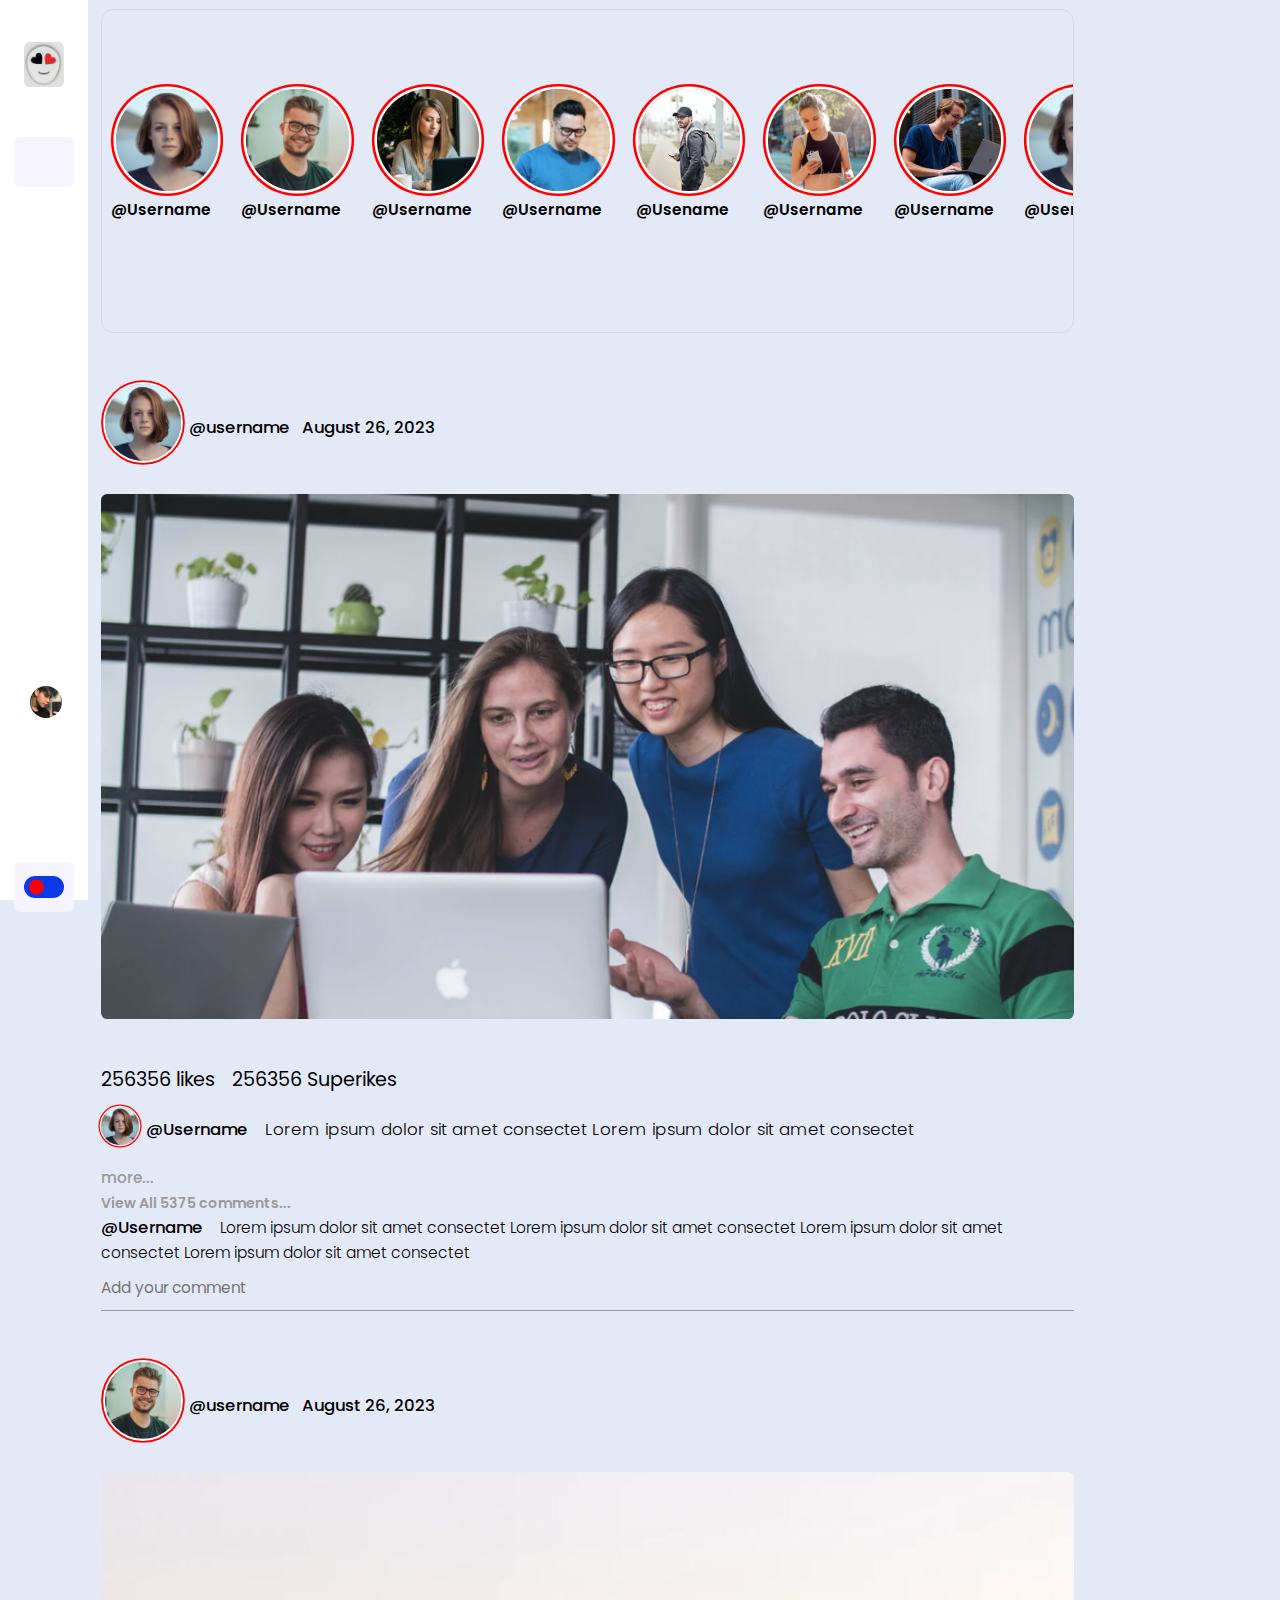
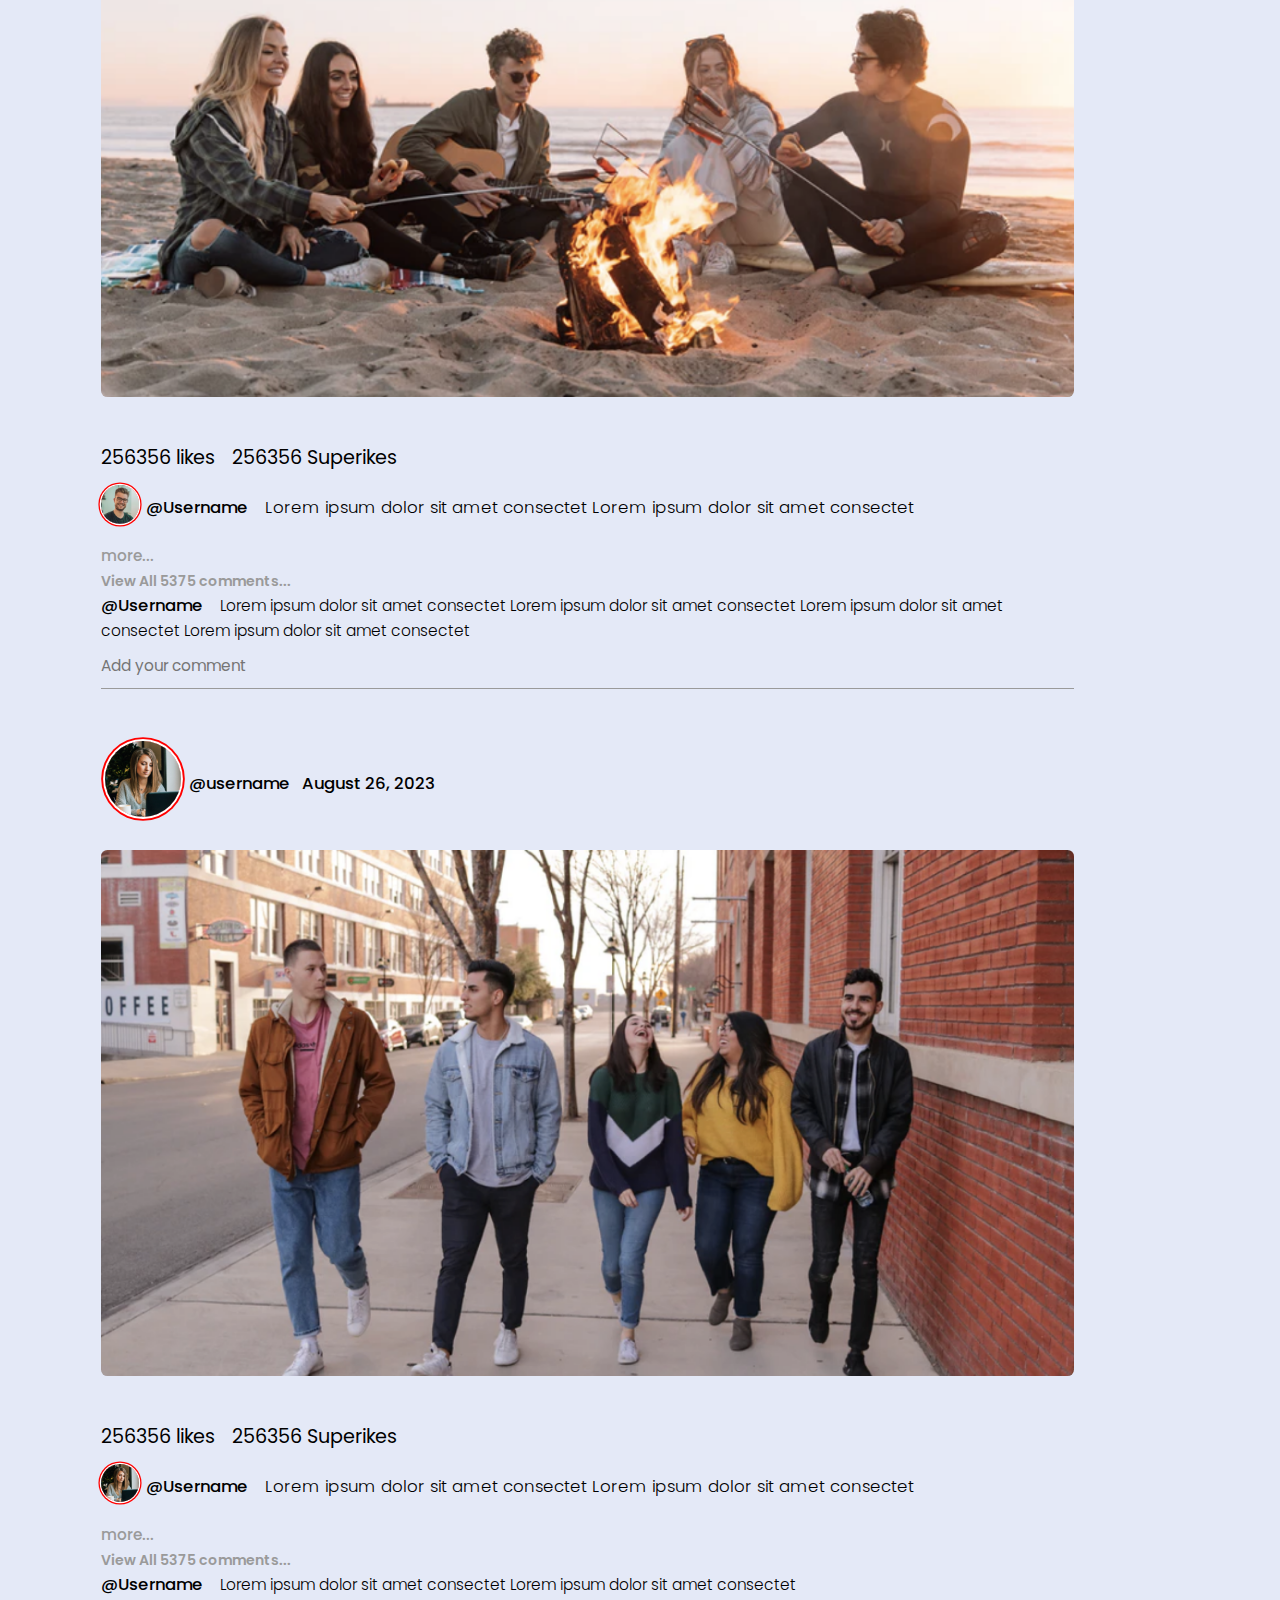
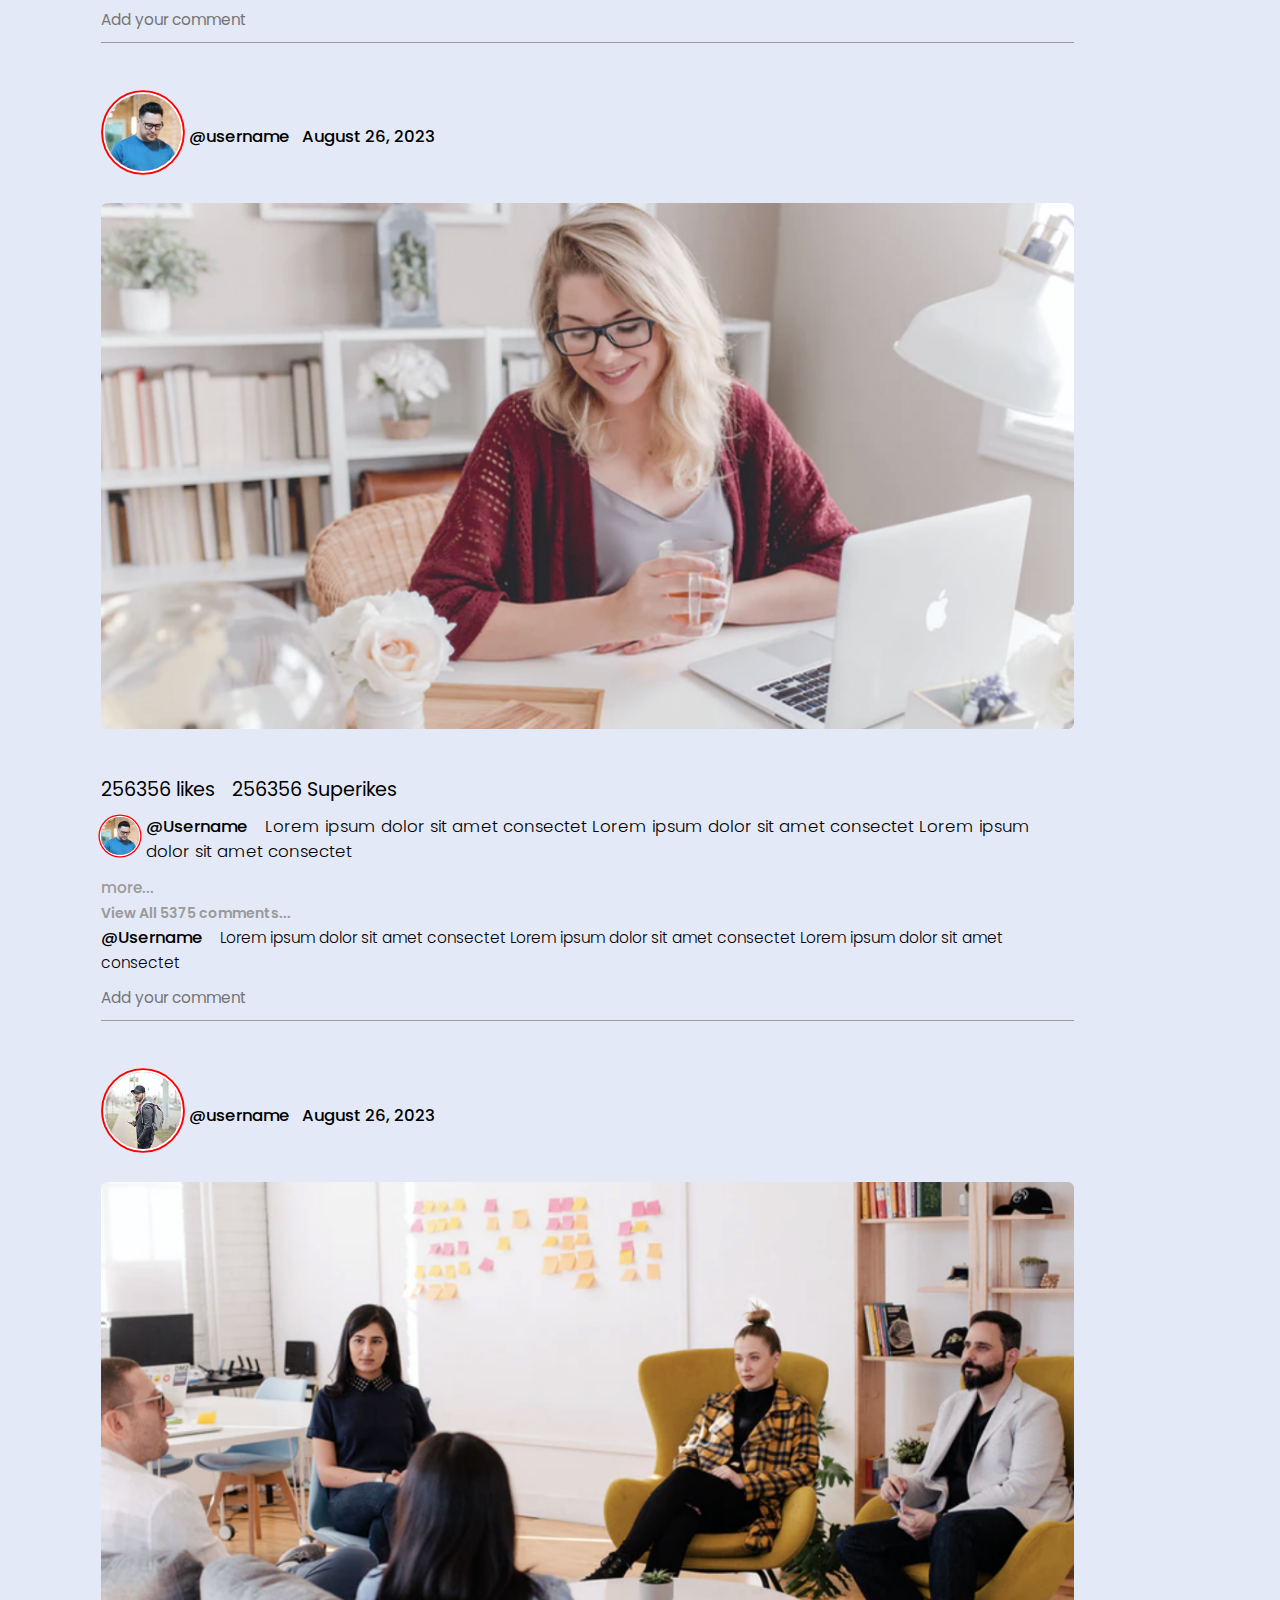
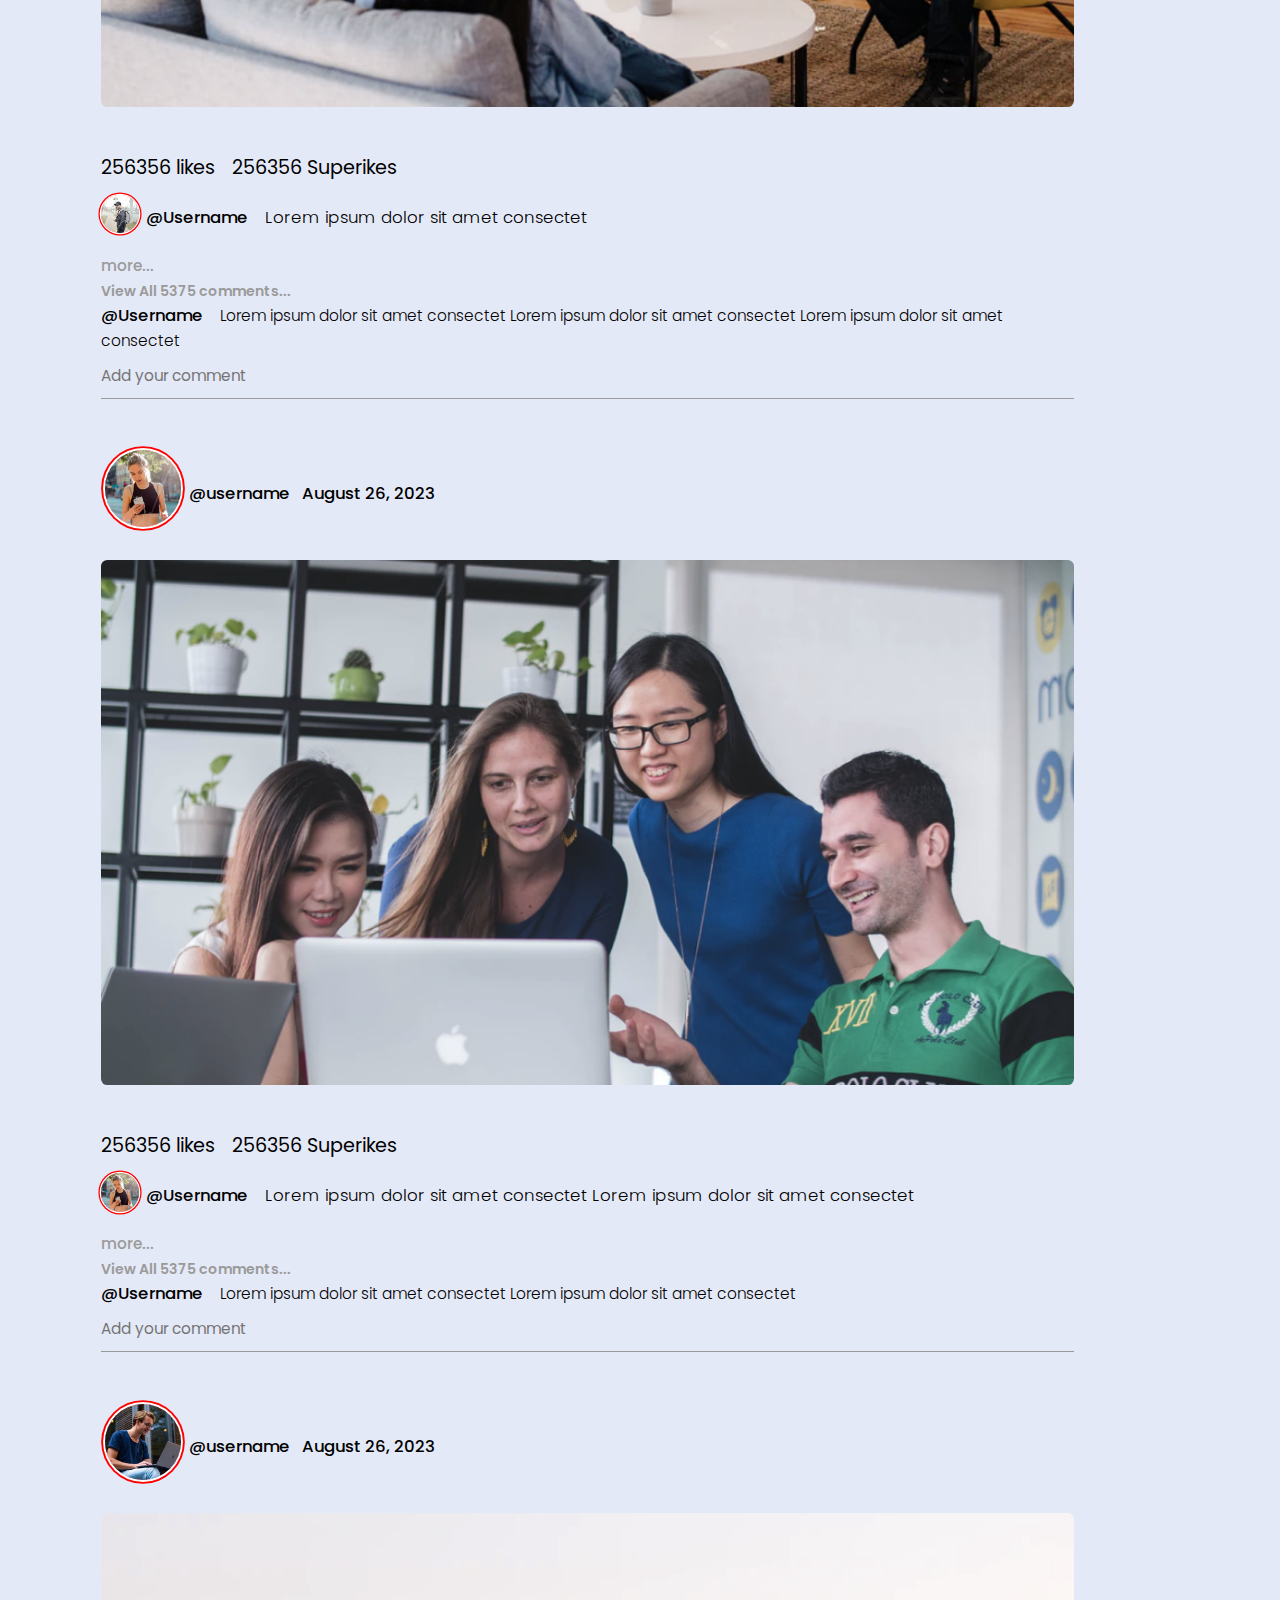
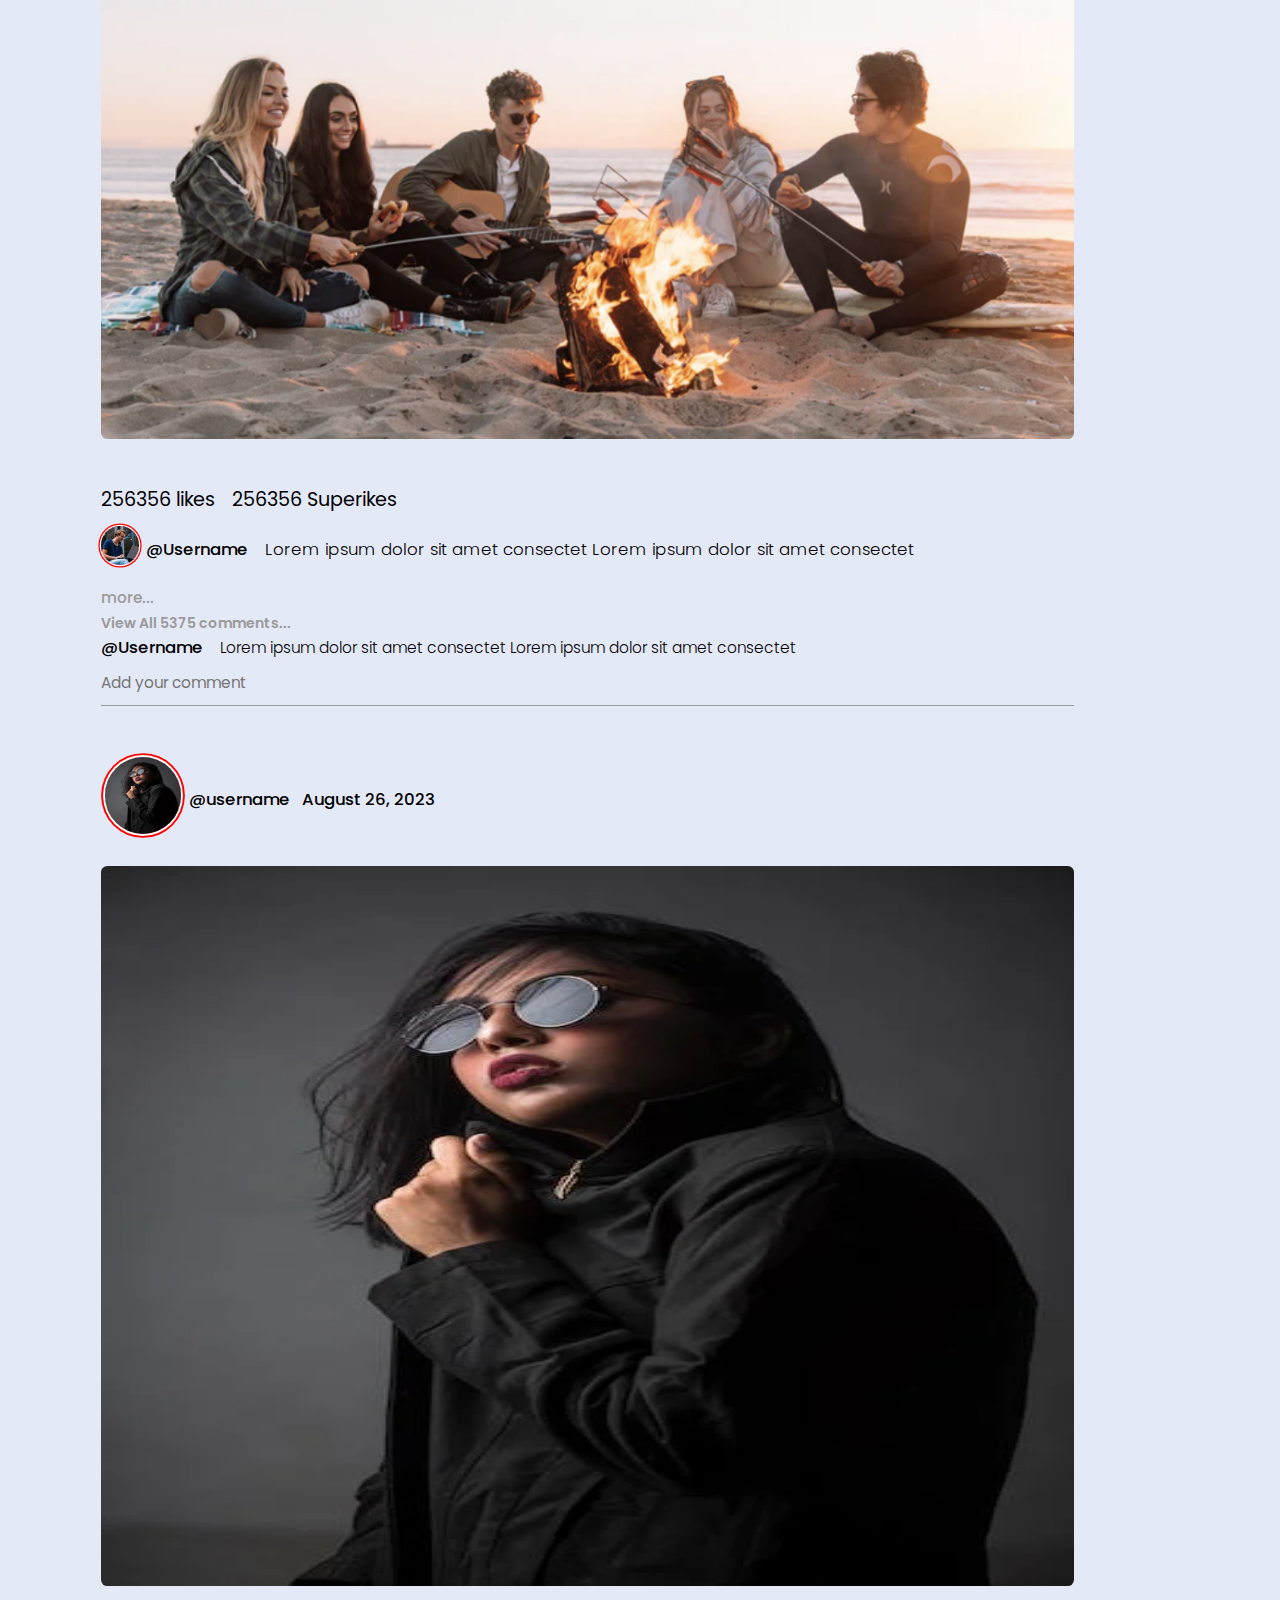
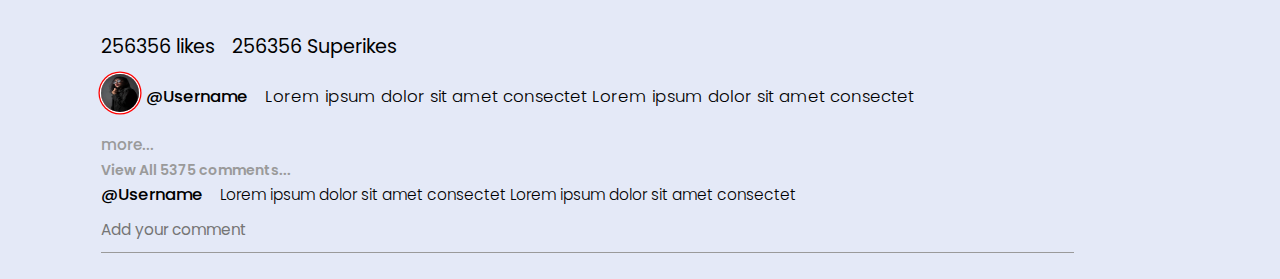
==== commit b267335c: "new-home vw convert in px" ====
--- a/home/home.html
+++ b/home/home.html
@@ -349,75 +349,584 @@
 <!-- ============== post-container start here ================  -->
 
 <!-- ##################### 1 post start here ################### -->
-        <div class="post-content">
-
-            <!-- *****  profile-pic username post timing verticl dots start here ****** -->
-            <div class="header-post-content">
-                <a href="#"><img src="../images2/member-1.png"></a>
-                <div class="user-info">
-                    <a href="#"><span class="username">@username</span></a>
-                    <a href=""><span class="timestamp">August 26, 2023</span></a>
-                    <a href="#"><i class="fa-solid fa-ellipsis-vertical vertical-dots"></i></a>
-                </div>
-            </div>
-            <!-- *****  profile-pic username post timing verticl dots end here ****** -->
-
-            <!-- *************** this is post image *************** -->
-            <img src="../images2/feed-image-1.png" class="post-img">
-
-            <!-- *************** post likes superlikes comment share save  icons start here *************** -->
-            <ul>
-                <li>
-                    <a href="#"><i class="fa-regular fa-heart"></i></a>
-                </li>
-                <li>
-                    <a href="#"><i class="fa-solid fa-heart"></i></a>
-                </li>
-                <li>
-                    <a href="#"><i class="fa-regular fa-comment"></i></a>
-                </li>
-                <li>
-                    <a href="#"><i class="fa-solid fa-share share-save"></i></a>
-                </li>
-                <li>
-                    <a href="#"><i class="fa-solid fa-circle-arrow-down  share-save"></i></a>
-                </li>
-            </ul>
-
-              <!-- *************** post likes superlikes comment share save  icons end here *************** -->
-
-
-            <!-- ***** number of likes & superlikes start here ****** --> 
-            <p class="likes">256356 likes</p>
-            <p class="superlikes">256356 Superikes </p>
-            <!-- ***** number of likes & superlikes end here ****** -->
-
-            <!-- ***** profie pic username and its caption start here ****** -->
-            <div class="caption">    
+    <div class="post-content">
+
+        <!-- *****  profile-pic username post timing verticl dots start here ****** -->
+        <div class="header-post-content">
             <a href="#"><img src="../images2/member-1.png"></a>
-            <p><a href="#"><span class="username">@Username</span></a> Lorem ipsum dolor sit amet consectet</p>
-            </div>
-            <!-- ***** profie pic username and its caption end here ****** -->
-
-            <!-- ***** more view all-all-comment username its comment comment like start here ****** -->
-            <div>
-                <p><a href="#" class="more">more...</a></p>
-                <a href="#" class="view-all-comment">View All 5375 comments...</a>
-                <p><a href="#"><span class="username">@Username</span></a><span class="comment"> Lorem ipsum dolor sit amet consectet</span></p>
-                <a href="#"><i class="fa-regular fa-heart comment-like"></i></a>
-            </div>
-
-            <!-- ***** more view all-all-comment username its comment comment like end here ****** -->
-
-
-            <!-- *****  post-comment-input add emoji as a comment start here ****** -->
-            <div class="post-comment-section">
-                <input type="text" placeholder="Add your comment">
-                <a href="#"><i class="fa-regular fa-face-smile add-emojies"></i></a>
-            </div>
-            <!-- *****  post-comment-input add emoji as a comment end here ****** -->
-    </div>
+            <div class="user-info">
+                <a href="#"><span class="username">@username</span></a>
+                <a href=""><span class="timestamp">August 26, 2023</span></a>
+                <a href="#"><i class="fa-solid fa-ellipsis-vertical vertical-dots"></i></a>
+            </div>
+        </div>
+        <!-- *****  profile-pic username post timing verticl dots end here ****** -->
+
+        <!-- *************** this is post image *************** -->
+        <img src="../images2/feed-image-1.png" class="post-img">
+
+        <!-- *************** post likes superlikes comment share save  icons start here *************** -->
+        <ul>
+            <li>
+                <a href="#"><i class="fa-regular fa-heart"></i></a>
+            </li>
+            <li>
+                <a href="#"><i class="fa-solid fa-heart"></i></a>
+            </li>
+            <li>
+                <a href="#"><i class="fa-regular fa-comment"></i></a>
+            </li>
+            <li>
+                <a href="#"><i class="fa-solid fa-share share-save"></i></a>
+            </li>
+            <li>
+                <a href="#"><i class="fa-solid fa-circle-arrow-down  share-save"></i></a>
+            </li>
+        </ul>
+
+          <!-- *************** post likes superlikes comment share save  icons end here *************** -->
+
+
+        <!-- ***** number of likes & superlikes start here ****** --> 
+        <p class="likes">256356 likes</p>
+        <p class="superlikes">256356 Superikes </p>
+        <!-- ***** number of likes & superlikes end here ****** -->
+
+        <!-- ***** profie pic username and its caption start here ****** -->
+        <div class="caption">    
+        <a href="#"><img src="../images2/member-1.png"></a>
+        <p><a href="#"><span class="username">@Username</span></a> Lorem ipsum dolor sit amet consectet Lorem ipsum dolor sit amet consectet</p>
+        </div>
+        <!-- ***** profie pic username and its caption end here ****** -->
+
+        <!-- ***** more view all-all-comment username its comment comment like start here ****** -->
+        <div>
+            <p><a href="#" class="more">more...</a></p>
+            <a href="#" class="view-all-comment">View All 5375 comments...</a>
+            <p><a href="#"><span class="username">@Username</span></a><span class="comment"> Lorem ipsum dolor sit amet consectet Lorem ipsum dolor sit amet consectet Lorem ipsum dolor sit amet consectet Lorem ipsum dolor sit amet consectet</span></p>
+            <a href="#"><i class="fa-regular fa-heart comment-like"></i></a>
+        </div>
+
+        <!-- ***** more view all-all-comment username its comment comment like end here ****** -->
+
+
+        <!-- *****  post-comment-input add emoji as a comment start here ****** -->
+        <div class="post-comment-section">
+            <input type="text" placeholder="Add your comment">
+            <a href="#"><i class="fa-regular fa-face-smile add-emojies"></i></a>
+        </div>
+        <!-- *****  post-comment-input add emoji as a comment end here ****** -->
+</div>
 <!-- ##################### 1 post end here ################### -->
+
+<!-- ##################### 2 post start here ################### -->
+    <div class="post-content">
+
+        <!-- *****  profile-pic username post timing verticl dots start here ****** -->
+        <div class="header-post-content">
+            <a href="#"><img src="../images2/member-2.png"></a>
+            <div class="user-info">
+                <a href="#"><span class="username">@username</span></a>
+                <a href=""><span class="timestamp">August 26, 2023</span></a>
+                <a href="#"><i class="fa-solid fa-ellipsis-vertical vertical-dots"></i></a>
+            </div>
+        </div>
+        <!-- *****  profile-pic username post timing verticl dots end here ****** -->
+
+        <!-- *************** this is post image *************** -->
+        <img src="../images2/feed-image-2.png" class="post-img">
+
+        <!-- *************** post likes superlikes comment share save  icons start here *************** -->
+        <ul>
+            <li>
+                <a href="#"><i class="fa-regular fa-heart"></i></a>
+            </li>
+            <li>
+                <a href="#"><i class="fa-solid fa-heart"></i></a>
+            </li>
+            <li>
+                <a href="#"><i class="fa-regular fa-comment"></i></a>
+            </li>
+            <li>
+                <a href="#"><i class="fa-solid fa-share share-save"></i></a>
+            </li>
+            <li>
+                <a href="#"><i class="fa-solid fa-circle-arrow-down  share-save"></i></a>
+            </li>
+        </ul>
+
+          <!-- *************** post likes superlikes comment share save  icons end here *************** -->
+
+
+        <!-- ***** number of likes & superlikes start here ****** --> 
+        <p class="likes">256356 likes</p>
+        <p class="superlikes">256356 Superikes </p>
+        <!-- ***** number of likes & superlikes end here ****** -->
+
+        <!-- ***** profie pic username and its caption start here ****** -->
+        <div class="caption">    
+        <a href="#"><img src="../images2/member-2.png"></a>
+        <p><a href="#"><span class="username">@Username</span></a> Lorem ipsum dolor sit amet consectet Lorem ipsum dolor sit amet consectet</p>
+        </div>
+        <!-- ***** profie pic username and its caption end here ****** -->
+
+        <!-- ***** more view all-all-comment username its comment comment like start here ****** -->
+        <div>
+            <p><a href="#" class="more">more...</a></p>
+            <a href="#" class="view-all-comment">View All 5375 comments...</a>
+            <p><a href="#"><span class="username">@Username</span></a><span class="comment"> Lorem ipsum dolor sit amet consectet Lorem ipsum dolor sit amet consectet Lorem ipsum dolor sit amet consectet Lorem ipsum dolor sit amet consectet</span></p>
+            <a href="#"><i class="fa-regular fa-heart comment-like"></i></a>
+        </div>
+
+        <!-- ***** more view all-all-comment username its comment comment like end here ****** -->
+
+
+        <!-- *****  post-comment-input add emoji as a comment start here ****** -->
+        <div class="post-comment-section">
+            <input type="text" placeholder="Add your comment">
+            <a href="#"><i class="fa-regular fa-face-smile add-emojies"></i></a>
+        </div>
+        <!-- *****  post-comment-input add emoji as a comment end here ****** -->
+</div>
+<!-- ##################### 2 post end here ################### -->
+
+
+<!-- ##################### 3 post start here ################### -->
+<div class="post-content">
+
+    <!-- *****  profile-pic username post timing verticl dots start here ****** -->
+    <div class="header-post-content">
+        <a href="#"><img src="../images2/member-3.png"></a>
+        <div class="user-info">
+            <a href="#"><span class="username">@username</span></a>
+            <a href=""><span class="timestamp">August 26, 2023</span></a>
+            <a href="#"><i class="fa-solid fa-ellipsis-vertical vertical-dots"></i></a>
+        </div>
+    </div>
+    <!-- *****  profile-pic username post timing verticl dots end here ****** -->
+
+    <!-- *************** this is post image *************** -->
+    <img src="../images2/feed-image-3.png" class="post-img">
+
+    <!-- *************** post likes superlikes comment share save  icons start here *************** -->
+    <ul>
+        <li>
+            <a href="#"><i class="fa-regular fa-heart"></i></a>
+        </li>
+        <li>
+            <a href="#"><i class="fa-solid fa-heart"></i></a>
+        </li>
+        <li>
+            <a href="#"><i class="fa-regular fa-comment"></i></a>
+        </li>
+        <li>
+            <a href="#"><i class="fa-solid fa-share share-save"></i></a>
+        </li>
+        <li>
+            <a href="#"><i class="fa-solid fa-circle-arrow-down  share-save"></i></a>
+        </li>
+    </ul>
+
+      <!-- *************** post likes superlikes comment share save  icons end here *************** -->
+
+
+    <!-- ***** number of likes & superlikes start here ****** --> 
+    <p class="likes">256356 likes</p>
+    <p class="superlikes">256356 Superikes </p>
+    <!-- ***** number of likes & superlikes end here ****** -->
+
+    <!-- ***** profie pic username and its caption start here ****** -->
+    <div class="caption">    
+    <a href="#"><img src="../images2/member-3.png"></a>
+    <p><a href="#"><span class="username">@Username</span></a> Lorem ipsum dolor sit amet consectet Lorem ipsum dolor sit amet consectet</p>
+    </div>
+    <!-- ***** profie pic username and its caption end here ****** -->
+
+    <!-- ***** more view all-all-comment username its comment comment like start here ****** -->
+    <div>
+        <p><a href="#" class="more">more...</a></p>
+        <a href="#" class="view-all-comment">View All 5375 comments...</a>
+        <p><a href="#"><span class="username">@Username</span></a><span class="comment"> Lorem ipsum dolor sit amet consectet Lorem ipsum dolor sit amet consectet</span></p>
+        <a href="#"><i class="fa-regular fa-heart comment-like"></i></a>
+    </div>
+
+    <!-- ***** more view all-all-comment username its comment comment like end here ****** -->
+
+
+    <!-- *****  post-comment-input add emoji as a comment start here ****** -->
+    <div class="post-comment-section">
+        <input type="text" placeholder="Add your comment">
+        <a href="#"><i class="fa-regular fa-face-smile add-emojies"></i></a>
+    </div>
+    <!-- *****  post-comment-input add emoji as a comment end here ****** -->
+</div>
+<!-- ##################### 3 post end here ################### -->
+
+
+<!-- ##################### 4 post start here ################### -->
+<div class="post-content">
+
+    <!-- *****  profile-pic username post timing verticl dots start here ****** -->
+    <div class="header-post-content">
+        <a href="#"><img src="../images2/member-4.png"></a>
+        <div class="user-info">
+            <a href="#"><span class="username">@username</span></a>
+            <a href=""><span class="timestamp">August 26, 2023</span></a>
+            <a href="#"><i class="fa-solid fa-ellipsis-vertical vertical-dots"></i></a>
+        </div>
+    </div>
+    <!-- *****  profile-pic username post timing verticl dots end here ****** -->
+
+    <!-- *************** this is post image *************** -->
+    <img src="../images2/feed-image-4.png" class="post-img">
+
+    <!-- *************** post likes superlikes comment share save  icons start here *************** -->
+    <ul>
+        <li>
+            <a href="#"><i class="fa-regular fa-heart"></i></a>
+        </li>
+        <li>
+            <a href="#"><i class="fa-solid fa-heart"></i></a>
+        </li>
+        <li>
+            <a href="#"><i class="fa-regular fa-comment"></i></a>
+        </li>
+        <li>
+            <a href="#"><i class="fa-solid fa-share share-save"></i></a>
+        </li>
+        <li>
+            <a href="#"><i class="fa-solid fa-circle-arrow-down  share-save"></i></a>
+        </li>
+    </ul>
+
+      <!-- *************** post likes superlikes comment share save  icons end here *************** -->
+
+
+    <!-- ***** number of likes & superlikes start here ****** --> 
+    <p class="likes">256356 likes</p>
+    <p class="superlikes">256356 Superikes </p>
+    <!-- ***** number of likes & superlikes end here ****** -->
+
+    <!-- ***** profie pic username and its caption start here ****** -->
+    <div class="caption">    
+    <a href="#"><img src="../images2/member-4.png"></a>
+    <p><a href="#"><span class="username">@Username</span></a> Lorem ipsum dolor sit amet consectet Lorem ipsum dolor sit amet consectet Lorem ipsum dolor sit amet consectet</p>
+    </div>
+    <!-- ***** profie pic username and its caption end here ****** -->
+
+    <!-- ***** more view all-all-comment username its comment comment like start here ****** -->
+    <div>
+        <p><a href="#" class="more">more...</a></p>
+        <a href="#" class="view-all-comment">View All 5375 comments...</a>
+        <p><a href="#"><span class="username">@Username</span></a><span class="comment"> Lorem ipsum dolor sit amet consectet Lorem ipsum dolor sit amet consectet Lorem ipsum dolor sit amet consectet</span></p>
+        <a href="#"><i class="fa-regular fa-heart comment-like"></i></a>
+    </div>
+
+    <!-- ***** more view all-all-comment username its comment comment like end here ****** -->
+
+
+    <!-- *****  post-comment-input add emoji as a comment start here ****** -->
+    <div class="post-comment-section">
+        <input type="text" placeholder="Add your comment">
+        <a href="#"><i class="fa-regular fa-face-smile add-emojies"></i></a>
+    </div>
+    <!-- *****  post-comment-input add emoji as a comment end here ****** -->
+</div>
+<!-- ##################### 4 post end here ################### -->
+
+
+
+<!-- ##################### 5 post start here ################### -->
+<div class="post-content">
+
+    <!-- *****  profile-pic username post timing verticl dots start here ****** -->
+    <div class="header-post-content">
+        <a href="#"><img src="../images2/member-5.png"></a>
+        <div class="user-info">
+            <a href="#"><span class="username">@username</span></a>
+            <a href=""><span class="timestamp">August 26, 2023</span></a>
+            <a href="#"><i class="fa-solid fa-ellipsis-vertical vertical-dots"></i></a>
+        </div>
+    </div>
+    <!-- *****  profile-pic username post timing verticl dots end here ****** -->
+
+    <!-- *************** this is post image *************** -->
+    <img src="../images2/feed-image-5.png" class="post-img">
+
+    <!-- *************** post likes superlikes comment share save  icons start here *************** -->
+    <ul>
+        <li>
+            <a href="#"><i class="fa-regular fa-heart"></i></a>
+        </li>
+        <li>
+            <a href="#"><i class="fa-solid fa-heart"></i></a>
+        </li>
+        <li>
+            <a href="#"><i class="fa-regular fa-comment"></i></a>
+        </li>
+        <li>
+            <a href="#"><i class="fa-solid fa-share share-save"></i></a>
+        </li>
+        <li>
+            <a href="#"><i class="fa-solid fa-circle-arrow-down  share-save"></i></a>
+        </li>
+    </ul>
+
+      <!-- *************** post likes superlikes comment share save  icons end here *************** -->
+
+
+    <!-- ***** number of likes & superlikes start here ****** --> 
+    <p class="likes">256356 likes</p>
+    <p class="superlikes">256356 Superikes </p>
+    <!-- ***** number of likes & superlikes end here ****** -->
+
+    <!-- ***** profie pic username and its caption start here ****** -->
+    <div class="caption">    
+    <a href="#"><img src="../images2/member-5.png"></a>
+    <p><a href="#"><span class="username">@Username</span></a> Lorem ipsum dolor sit amet consectet</p>
+    </div>
+    <!-- ***** profie pic username and its caption end here ****** -->
+
+    <!-- ***** more view all-all-comment username its comment comment like start here ****** -->
+    <div>
+        <p><a href="#" class="more">more...</a></p>
+        <a href="#" class="view-all-comment">View All 5375 comments...</a>
+        <p><a href="#"><span class="username">@Username</span></a><span class="comment"> Lorem ipsum dolor sit amet consectet Lorem ipsum dolor sit amet consectet Lorem ipsum dolor sit amet consectet</span></p>
+        <a href="#"><i class="fa-regular fa-heart comment-like"></i></a>
+    </div>
+
+    <!-- ***** more view all-all-comment username its comment comment like end here ****** -->
+
+
+    <!-- *****  post-comment-input add emoji as a comment start here ****** -->
+    <div class="post-comment-section">
+        <input type="text" placeholder="Add your comment">
+        <a href="#"><i class="fa-regular fa-face-smile add-emojies"></i></a>
+    </div>
+    <!-- *****  post-comment-input add emoji as a comment end here ****** -->
+</div>
+<!-- ##################### 5 post end here ################### -->
+
+
+
+<!-- ##################### 6 post start here ################### -->
+<div class="post-content">
+
+    <!-- *****  profile-pic username post timing verticl dots start here ****** -->
+    <div class="header-post-content">
+        <a href="#"><img src="../images2/member-6.png"></a>
+        <div class="user-info">
+            <a href="#"><span class="username">@username</span></a>
+            <a href=""><span class="timestamp">August 26, 2023</span></a>
+            <a href="#"><i class="fa-solid fa-ellipsis-vertical vertical-dots"></i></a>
+        </div>
+    </div>
+    <!-- *****  profile-pic username post timing verticl dots end here ****** -->
+
+    <!-- *************** this is post image *************** -->
+    <img src="../images2/feed-image-1.png" class="post-img">
+
+    <!-- *************** post likes superlikes comment share save  icons start here *************** -->
+    <ul>
+        <li>
+            <a href="#"><i class="fa-regular fa-heart"></i></a>
+        </li>
+        <li>
+            <a href="#"><i class="fa-solid fa-heart"></i></a>
+        </li>
+        <li>
+            <a href="#"><i class="fa-regular fa-comment"></i></a>
+        </li>
+        <li>
+            <a href="#"><i class="fa-solid fa-share share-save"></i></a>
+        </li>
+        <li>
+            <a href="#"><i class="fa-solid fa-circle-arrow-down  share-save"></i></a>
+        </li>
+    </ul>
+
+      <!-- *************** post likes superlikes comment share save  icons end here *************** -->
+
+
+    <!-- ***** number of likes & superlikes start here ****** --> 
+    <p class="likes">256356 likes</p>
+    <p class="superlikes">256356 Superikes </p>
+    <!-- ***** number of likes & superlikes end here ****** -->
+
+    <!-- ***** profie pic username and its caption start here ****** -->
+    <div class="caption">    
+    <a href="#"><img src="../images2/member-6.png"></a>
+    <p><a href="#"><span class="username">@Username</span></a> Lorem ipsum dolor sit amet consectet Lorem ipsum dolor sit amet consectet</p>
+    </div>
+    <!-- ***** profie pic username and its caption end here ****** -->
+
+    <!-- ***** more view all-all-comment username its comment comment like start here ****** -->
+    <div>
+        <p><a href="#" class="more">more...</a></p>
+        <a href="#" class="view-all-comment">View All 5375 comments...</a>
+        <p><a href="#"><span class="username">@Username</span></a><span class="comment"> Lorem ipsum dolor sit amet consectet Lorem ipsum dolor sit amet consectet</span></p>
+        <a href="#"><i class="fa-regular fa-heart comment-like"></i></a>
+    </div>
+
+    <!-- ***** more view all-all-comment username its comment comment like end here ****** -->
+
+
+    <!-- *****  post-comment-input add emoji as a comment start here ****** -->
+    <div class="post-comment-section">
+        <input type="text" placeholder="Add your comment">
+        <a href="#"><i class="fa-regular fa-face-smile add-emojies"></i></a>
+    </div>
+    <!-- *****  post-comment-input add emoji as a comment end here ****** -->
+</div>
+<!-- ##################### 6 post end here ################### -->
+
+
+
+
+
+<!-- ##################### 7 post start here ################### -->
+<div class="post-content">
+
+    <!-- *****  profile-pic username post timing verticl dots start here ****** -->
+    <div class="header-post-content">
+        <a href="#"><img src="../images2/member-7.png"></a>
+        <div class="user-info">
+            <a href="#"><span class="username">@username</span></a>
+            <a href=""><span class="timestamp">August 26, 2023</span></a>
+            <a href="#"><i class="fa-solid fa-ellipsis-vertical vertical-dots"></i></a>
+        </div>
+    </div>
+    <!-- *****  profile-pic username post timing verticl dots end here ****** -->
+
+    <!-- *************** this is post image *************** -->
+    <img src="../images2/feed-image-2.png" class="post-img">
+
+    <!-- *************** post likes superlikes comment share save  icons start here *************** -->
+    <ul>
+        <li>
+            <a href="#"><i class="fa-regular fa-heart"></i></a>
+        </li>
+        <li>
+            <a href="#"><i class="fa-solid fa-heart"></i></a>
+        </li>
+        <li>
+            <a href="#"><i class="fa-regular fa-comment"></i></a>
+        </li>
+        <li>
+            <a href="#"><i class="fa-solid fa-share share-save"></i></a>
+        </li>
+        <li>
+            <a href="#"><i class="fa-solid fa-circle-arrow-down  share-save"></i></a>
+        </li>
+    </ul>
+
+      <!-- *************** post likes superlikes comment share save  icons end here *************** -->
+
+
+    <!-- ***** number of likes & superlikes start here ****** --> 
+    <p class="likes">256356 likes</p>
+    <p class="superlikes">256356 Superikes </p>
+    <!-- ***** number of likes & superlikes end here ****** -->
+
+    <!-- ***** profie pic username and its caption start here ****** -->
+    <div class="caption">    
+    <a href="#"><img src="../images2/member-7.png"></a>
+    <p><a href="#"><span class="username">@Username</span></a> Lorem ipsum dolor sit amet consectet Lorem ipsum dolor sit amet consectet</p>
+    </div>
+    <!-- ***** profie pic username and its caption end here ****** -->
+
+    <!-- ***** more view all-all-comment username its comment comment like start here ****** -->
+    <div>
+        <p><a href="#" class="more">more...</a></p>
+        <a href="#" class="view-all-comment">View All 5375 comments...</a>
+        <p><a href="#"><span class="username">@Username</span></a><span class="comment"> Lorem ipsum dolor sit amet consectet Lorem ipsum dolor sit amet consectet</span></p>
+        <a href="#"><i class="fa-regular fa-heart comment-like"></i></a>
+    </div>
+
+    <!-- ***** more view all-all-comment username its comment comment like end here ****** -->
+
+
+    <!-- *****  post-comment-input add emoji as a comment start here ****** -->
+    <div class="post-comment-section">
+        <input type="text" placeholder="Add your comment">
+        <a href="#"><i class="fa-regular fa-face-smile add-emojies"></i></a>
+    </div>
+    <!-- *****  post-comment-input add emoji as a comment end here ****** -->
+</div>
+<!-- ##################### 7 post end here ################### -->
+
+
+
+<!-- ##################### 8 post start here ################### -->
+<div class="post-content">
+
+    <!-- *****  profile-pic username post timing verticl dots start here ****** -->
+    <div class="header-post-content">
+        <a href="#"><img src="../images/girl-pic.jpeg"></a>
+        <div class="user-info">
+            <a href="#"><span class="username">@username</span></a>
+            <a href=""><span class="timestamp">August 26, 2023</span></a>
+            <a href="#"><i class="fa-solid fa-ellipsis-vertical vertical-dots"></i></a>
+        </div>
+    </div>
+    <!-- *****  profile-pic username post timing verticl dots end here ****** -->
+
+    <!-- *************** this is post image *************** -->
+    <img src="../images/girl-pic.jpeg" class="post-img">
+
+    <!-- *************** post likes superlikes comment share save  icons start here *************** -->
+    <ul>
+        <li>
+            <a href="#"><i class="fa-regular fa-heart"></i></a>
+        </li>
+        <li>
+            <a href="#"><i class="fa-solid fa-heart"></i></a>
+        </li>
+        <li>
+            <a href="#"><i class="fa-regular fa-comment"></i></a>
+        </li>
+        <li>
+            <a href="#"><i class="fa-solid fa-share share-save"></i></a>
+        </li>
+        <li>
+            <a href="#"><i class="fa-solid fa-circle-arrow-down  share-save"></i></a>
+        </li>
+    </ul>
+
+      <!-- *************** post likes superlikes comment share save  icons end here *************** -->
+
+
+    <!-- ***** number of likes & superlikes start here ****** --> 
+    <p class="likes">256356 likes</p>
+    <p class="superlikes">256356 Superikes </p>
+    <!-- ***** number of likes & superlikes end here ****** -->
+
+    <!-- ***** profie pic username and its caption start here ****** -->
+    <div class="caption">    
+    <a href="#"><img src="../images/girl-pic.jpeg"></a>
+    <p><a href="#"><span class="username">@Username</span></a> Lorem ipsum dolor sit amet consectet Lorem ipsum dolor sit amet consectet</p>
+    </div>
+    <!-- ***** profie pic username and its caption end here ****** -->
+
+    <!-- ***** more view all-all-comment username its comment comment like start here ****** -->
+    <div>
+        <p><a href="#" class="more">more...</a></p>
+        <a href="#" class="view-all-comment">View All 5375 comments...</a>
+        <p><a href="#"><span class="username">@Username</span></a><span class="comment"> Lorem ipsum dolor sit amet consectet Lorem ipsum dolor sit amet consectet</span></p>
+        <a href="#"><i class="fa-regular fa-heart comment-like"></i></a>
+    </div>
+
+    <!-- ***** more view all-all-comment username its comment comment like end here ****** -->
+
+
+    <!-- *****  post-comment-input add emoji as a comment start here ****** -->
+    <div class="post-comment-section">
+        <input type="text" placeholder="Add your comment">
+        <a href="#"><i class="fa-regular fa-face-smile add-emojies"></i></a>
+    </div>
+    <!-- *****  post-comment-input add emoji as a comment end here ****** -->
+</div>
+<!-- ##################### 8 post end here ################### -->
 
 <!-- ============== post-container end here ================  -->
 
--- a/home/home.css
+++ b/home/home.css
@@ -12,7 +12,7 @@
 
 .story-gallery{
     width: 76vw;
-    height: 28vh;
+    height: 36vh;
     /* background-color: crimson; */
     border: 1px solid #dadada;
     border-radius: 1vw;
@@ -34,8 +34,8 @@
 /* %%%%%%%%%%%%%%%%%% story div property css %%%%%%%%%%%%%%%%%% */
 .story{
     width: 10vw;
-    height: 18vh;
-    /* background-color: royalblue */
+    height: 24vh;
+    /* background-color: royalblue; */
     margin: 1vw 0.1vw;
     padding: 1vw;
 }
@@ -257,7 +257,7 @@
     display: inline;
     position: relative;
     left: 74vw;
-    bottom: 2vw;
+    bottom: 20px;
 }
 
 /* %%%%%%%%%%%% comment input of post css %%%%%%%%%%%%%% */
@@ -568,22 +568,22 @@
 /* Small Devices (Tablets and Small Laptops) */
 @media (min-width: 577px) and (max-width: 768px)  {
 
-    .box{
+    /* .box{
         width: 100vw;
         height: 10vh;
         background-color: crimson;
-    }
+    } */
 
 
     /* ============= story-gallery css start here =========== */
 .story-gallery{
     width: 96vw;
-    height: 22vh;
+    height: 26vh;
     /* background-color: crimson; */
     border: 1px solid #dadada;
-    border-radius: 1vw;
-    margin: 1vh 1vw;
-    padding: 1.5vw 0;
+    border-radius: 10px;
+    margin: 10px 10px;
+    padding: 12px 0;
     display: flex;
     align-items: center;
     overflow-x: auto;
@@ -602,8 +602,8 @@
 
 /* %%%%%%%%%%%%%%%%%% story div property css %%%%%%%%%%%%%%%%%% */
 .story{
-    width: 15vw;
-    height: 15vh;
+    width: 135px;
+    height: 135px;
     /* background-color: royalblue; */
     margin: 1vw 1vw;
     padding: 1vw;
@@ -617,9 +617,9 @@
 
 /* %%%%%%%%%%%%%%%%%% story profile-pic css %%%%%%%%%%%%%%%%%% */
 .story-gallery a img{
-    width: 10vw;
-    height: 10vw;
-    margin-top: 1vw;
+    width: 90px;
+    height: 90px;
+    margin-top: 10px;
     border: white;
     box-shadow: 
     0 0 0 0.3vw white,
@@ -629,8 +629,8 @@
 
 /* %%%%%%%%%%%%%%%%%% story username css %%%%%%%%%%%%%%%%%% */
 .story-gallery a p{
-    font-size: 1.5vw;
-    font-weight: 800;
+    font-size: 18px;
+    font-weight: 600;
     text-align: center;
 }
 
@@ -640,7 +640,7 @@
 /* %%%%%%%%%%%%%%%%%% post-content css %%%%%%%%%%%%%%%%%% */
 .post-content{
     width: 96vw;
-    margin: 5vw 1vw;
+    margin: 50px 10px;
     /* background-color: rosybrown; */
     border-bottom: 0.1vw solid #9a9a9a;
 
@@ -650,10 +650,11 @@
 /* %%%%%%%%%%%% upper part of the post content css  %%%%%%%%%%%%% */
 .header-post-content{
     width: 96vw;
-    height: 10vh;
-    display: flex;
-    align-items: center;
-    margin: 0;
+    height: 15vh;
+    margin: 5px 0;
+    /* background-color: aqua; */
+    display: flex;
+    align-items: center;
 
 }
 
@@ -666,8 +667,9 @@
 
 /* %%%%%%%%%%%% user post profile pic css  %%%%%%%%%%%%% */
 .header-post-content img{
-    width: 8vw;
-    height: 8vw;
+    width: 70px;
+    height: 70px;
+    margin: 5px 2px;
     border: white;
     box-shadow: 
     0 0 0 0.25vw white,
@@ -679,16 +681,16 @@
 
 /* %%%%%%%%%%%% post usernams css  %%%%%%%%%%%%% */
 .header-post-content span{
-    font-size: 2vw;
+    font-size: 20px;
     font-weight: 500;
     
 }
 
 /* %%%%%%%%%%%% 3 verticall dots on header-post-content css  %%%%%%%%%%%%% */
 .header-post-content .vertical-dots{
-    font-size: 2.5vw;
-    position: relative;
-    left: 55vw;
+    font-size: 25px;
+    position: relative;
+    left: 40vw;
 }
 
 
@@ -697,7 +699,7 @@
     width: 96vw;
     min-height: 40vh;
     max-height: 60vh;
-    border-radius: 0.4vw;
+    border-radius: 5px;
     
 }
 
@@ -713,36 +715,36 @@
 .post-content li a{
     text-decoration: none;
     color: black;
+    
 }
 
 /* %%%%%%%%%%%% post likes superlikes commente share and save css %%%%%%%%%%%%% for li tag  */
 .post-content li{
-    margin-right: 1.5vw;
-    font-size: 3.2vw;
+    margin: 0 18px;
+    font-size: 28px;
 }
 
 /* %%%%%%%%%%%% post share and save css %%%%%%%%%%%%% */
 .post-content li .share-save{
     position: relative;
-    left: 71vw;
-    padding: 0 1vw;
+    left: 48vw;
+    
 }
 
 /* %%%%%%%%%%%% number of likes on post css %%%%%%%%%%%%%% */
 .post-content .likes{
     display: inline;
-    margin-right: 0.5vw;
-    font-size: 1.8vw;
-    font-weight: 400;
+    margin: 18px;
+    font-size: 18px;
+    font-weight: 500;
 }
 
 /* %%%%%%%%%%%% number of superlikes on post css %%%%%%%%%%%%%% */
 .post-content .superlikes{
     display: inline;
-    
-    margin-left: 0.5vw;
-    font-size: 1.8vw;
-    font-weight: 400;
+    margin: 18px;
+    font-size: 18px;
+    font-weight: 500;
 }
 
 
@@ -754,9 +756,9 @@
 
 /* %%%%%%%%%%%% user-img of caption of post css %%%%%%%%%%%%%% */
 .post-content .caption img{
-    width: 5vw;
-    height: 5vw;
-    margin: 1vw 0;
+    width: 45px;
+    height: 45px;
+    margin: 10px 5px;
     border: white;
     box-shadow: 
     0 0 0 0.2vw white,
@@ -774,73 +776,77 @@
 
 /* %%%%%%%%%%%% caption username of post css %%%%%%%%%%%%%% */
 .post-content .caption .username{
-    margin: 0 1vw;
-    font-size: 1.8vw;
+    margin: 0 5px;
+    font-size: 18px;
     font-weight: 500;
 }
 
 /* %%%%%%%%%%%% actual caption paragraph of post css %%%%%%%%%%%%%% */
 .post-content .caption p{
-    margin-top: 0;
-    margin-left: 0.5vw;
-    font-size: 1.8vw;
+    margin: 5px;
+    font-size: 18px;
     font-weight: 400;
 }
 
 /* %%%%%%%%%%%% red more  post css %%%%%%%%%%%%%% */
 .post-content .more{
-    font-size: 1.8vw;
+    font-size: 18px;
     font-weight: 600;
+    margin: 0 18px;
     color: #9a9a9a;
+    /* color: black; */
 }
 
 /* %%%%%%%%%%%% view all comments of post css %%%%%%%%%%%%%% */
 .post-content  .view-all-comment{
-    font-size: 1.8vw;
+    font-size: 18px;
     font-weight: 600;
+    margin: 0 18px;
     color: #9a9a9a;
-    margin-top: 2vw;
+    /* color: black; */
+    margin-top: 20px;
     
 }
 
 /* %%%%%%%%%%%% username of comment on post css %%%%%%%%%%%%%% */
 p a .username{
-    margin-right: 1vw;
-    font-size: 1.8vw;
+    margin: 0 18px;
+    font-size: 18px;
     font-weight: 500;
 }
 
 /* %%%%%%%%%%%% comment on post css %%%%%%%%%%%%%% */
 .post-content p .comment{
-    font-size: 1.8vw;
+    font-size: 18px;
     font-weight: 300;
 }
 
 /* %%%%%%%%%%%% comment like on post css %%%%%%%%%%%%%% */
 .post-content .comment-like{
-    font-size: 1.8vw;
+    font-size: 18px;
     display: inline;
     position: relative;
-    left: 94vw;
-    bottom: 2vw;
+    left: 92vw;
+    bottom: 20px;
 }
 
 /* %%%%%%%%%%%% comment input of post css %%%%%%%%%%%%%% */
 .post-content .post-comment-section input{
-    width: 88.7vw;
-    height: 4vh;
-    font-size: 2vw;
+    width: 88vw;
+    /* height: 4vh; */
+    font-size: 20px;
+    margin: 5px;
     border: none;
     outline: none;
-    background-color: transparent
-    ;
+    background-color: transparent;
+    /* background-color: aqua; */
 }
 
 /* %%%%%%%%%%%% add emoji as comment on post css %%%%%%%%%%%%%% */
 .post-content .post-comment-section .add-emojies{
-    font-size: 1.8vw;
+    font-size: 18px;
     font-weight: 300;
-    margin-left: 3.8vw;
+    margin-left: 10px;
     position: relative;
     left: 0.8vw;
 
@@ -855,12 +861,12 @@
 /* ============= story-gallery css start here =========== */
 .story-gallery{
     width: 98vw;
-    height: 18vh;
+    height: 26vh;
     /* background-color: crimson; */
     border: 1px solid #dadada;
-    border-radius: 1vw;
-    margin: 1vh 1vw;
-    padding: 1.5vw 0;
+    border-radius: 10px;
+    margin: 12px 10px;
+    padding: 15px 0;
     display: flex;
     align-items: center;
     overflow-x: auto;
@@ -878,11 +884,11 @@
 
 /* %%%%%%%%%%%%%%%%%% story div property css %%%%%%%%%%%%%%%%%% */
 .story{
-    width: 15vw;
-    height: 12vh;
+    width: 17vw;
+    height: 18vh;
     /* background-color: royalblue; */
-    margin: 1vw 1vw;
-    padding: 1vw;
+    margin: 8px;
+    padding: 8px;
 }
 
 /* %%%%%%%%%%%%%%%%%% story-gallery <a> tag css %%%%%%%%%%%%%%%%%% */
@@ -892,9 +898,9 @@
 }
 
 .story-gallery a img{
-    width: 12vw;
-    height: 12vw;
-    margin-top: 1vw;
+    width: 75px;
+    height: 75px;
+    margin: 10px 3px;
     border: white;
     box-shadow: 
     0 0 0 0.4vw white,
@@ -904,7 +910,7 @@
 
 /* %%%%%%%%%%%%%%%%%% story username css %%%%%%%%%%%%%%%%%% */
 .story-gallery a p{
-    font-size: 1.8vw;
+    font-size: 15px;
     font-weight: 600;
     text-align: center;
 }
@@ -914,9 +920,9 @@
 /* %%%%%%%%%%%%%%%%%% post-content css %%%%%%%%%%%%%%%%%% */
 .post-content{
     width: 98vw;
-    margin: 5vw 1vw;
+    margin: 40px 8px;
     /* background-color: rosybrown; */
-    border-bottom: 0.1vw solid #9a9a9a;
+    border-bottom: 1px solid #9a9a9a;
 
 
 }
@@ -935,13 +941,13 @@
 .header-post-content a{
     text-decoration: none;
     color: black;
-    margin: 0.3vw;
+    margin: 3px;
 }
 
 /* %%%%%%%%%%%% user post profile pic css  %%%%%%%%%%%%% */
 .header-post-content img{
-    width: 8vw;
-    height: 8vw;
+    width: 50px;
+    height: 50px;
     border: white;
     box-shadow: 
     0 0 0 0.3vw white,
@@ -953,16 +959,16 @@
 
 /* %%%%%%%%%%%% post usernams css  %%%%%%%%%%%%% */
 .header-post-content span{
-    font-size: 2vw;
+    font-size: 16px;
     font-weight: 500;
     
 }
 
 /* %%%%%%%%%%%% 3 verticall dots on header-post-content css  %%%%%%%%%%%%% */
 .header-post-content .vertical-dots{
-    font-size: 2.5vw;
-    position: relative;
-    left: 55vw;
+    font-size: 18px;
+    position: relative;
+    left: 40vw;
 }
 
 /* %%%%%%%%%%%% post image css  %%%%%%%%%%%%% */
@@ -970,7 +976,7 @@
     width: 98vw;
     min-height: 50vh;
     max-height: 100vh;
-    border-radius: 0.4vw;
+    border-radius: 4px;
     
 }
 
@@ -990,31 +996,30 @@
 
 /* %%%%%%%%%%%% post likes superlikes commente share and save css %%%%%%%%%%%%% for li tag  */
 .post-content li{
-    margin-right: 2vw;
-    font-size: 5vw;
+    margin: 0 15px;
+    font-size: 28px;
 }
 
 /* %%%%%%%%%%%% post share and save css %%%%%%%%%%%%% */
 .post-content li .share-save{
     position: relative;
-    left: 62.2vw;
+    left: 44vw;
     padding: 0 1vw;
 }
 
 /* %%%%%%%%%%%% number of likes on post css %%%%%%%%%%%%%% */
 .post-content .likes{
     display: inline;
-    margin-right: 0.5vw;
-    font-size: 2.5vw;
+    margin:0 15px;
+    font-size: 16px;
     font-weight: 500;
 }
 
 /* %%%%%%%%%%%% number of superlikes on post css %%%%%%%%%%%%%% */
 .post-content .superlikes{
     display: inline;
-    
-    margin-left: 0.5vw;
-    font-size: 2.5vw;
+    margin:0 15px;
+    font-size: 16px;
     font-weight: 500;
 }
 
@@ -1026,9 +1031,9 @@
 
 /* %%%%%%%%%%%%  img caption of post css %%%%%%%%%%%%%% */
 .post-content .caption img{
-    width: 6vw;
-    height: 6vw;
-    margin: 1vw 0;
+    width: 40px;
+    height: 40px;
+    margin: 10px 5px 0 15px;
     border: white;
     box-shadow: 
     0 0 0 0.25vw white,
@@ -1046,74 +1051,77 @@
 
 /* %%%%%%%%%%%% caption username of post css %%%%%%%%%%%%%% */
 .post-content .caption .username{
-    margin: 0 1vw;
-    font-size: 2.5vw;
+    margin: 0 5px;
+    font-size: 18px;
     font-weight: 500;
 }
 
 /* %%%%%%%%%%%% actual caption paragraph of post css %%%%%%%%%%%%%% */
 .post-content .caption p{
-    margin-top: 0;
-    margin-left: 0.5vw;
-    font-size: 2.5vw;
-    font-weight: 400;
+    margin-top: 20px;
+    margin-left: 4px;
+    font-size: 18px;
+    font-weight: 350;
 }
 
 /* %%%%%%%%%%%% red more  post css %%%%%%%%%%%%%% */
 .post-content .more{
-    font-size: 2.5vw;
+    margin: 0 15px;
+    font-size: 18px;
     font-weight: 600;
     color: #9a9a9a;
+    color: black;
 }
 
 /* %%%%%%%%%%%% view all comments of post css %%%%%%%%%%%%%% */
 .post-content  .view-all-comment{
-    font-size: 2.2vw;
+    margin: 16px 15px;
+    font-size: 16px;
     font-weight: 600;
     color: #9a9a9a;
-    margin-top: 2vw;
+    color: black;
     
 }
 
 /* %%%%%%%%%%%% username of comment on post css %%%%%%%%%%%%%% */
 p a .username{
-    margin-right: 1vw;
-    font-size: 2.5vw;
+    margin: 18px 15px;
+    font-size: 18px;
     font-weight: 500;
 }
 
 /* %%%%%%%%%%%% comment on post css %%%%%%%%%%%%%% */
 .post-content p .comment{
-    font-size: 2.5vw;
-    font-weight: 300;
+    font-size: 18px;
+    font-weight: 350;
 }
 
 /* %%%%%%%%%%%% comment like on post css %%%%%%%%%%%%%% */
 .post-content .comment-like{
-    font-size: 2.5vw;
+    font-size: 18px;
     display: inline;
     position: relative;
-    left: 94.3vw;
-    bottom: 3vh;
+    left: 92vw;
+    
 }
 
 /* %%%%%%%%%%%% comment input of post css %%%%%%%%%%%%%% */
 .post-content .post-comment-section input{
-    width: 89.7vw;
-    height: 4vh;
-    font-size: 2.5vw;
+    width: 89vw;
+    margin: 5px;
+    font-size: 18px;
     border: none;
     outline: none;
-    background-color: transparent
-    ;
+    background-color: transparent;
+    /* background-color: aqua; */
 }
 
 
 /* %%%%%%%%%%%% add emoji as comment on post css %%%%%%%%%%%%%% */
 .post-content .post-comment-section .add-emojies{
-    font-size: 2.5vw;
+    font-size: 18px;
     font-weight: 300;
-    margin-left: 3.8vw;
+    margin-left: 4px;
 
 }
 
@@ -1129,12 +1137,12 @@
 /* ============= story-gallery css start here =========== */
 .story-gallery{
     width: 98vw;
-    height: 15vh;
+    height: 20vh;
     /* background-color: crimson; */
     border: 1px solid #dadada;
-    border-radius: 1vw;
-    margin: 1vh 1vw;
-    padding: 1.5vw 0;
+    border-radius: 5px;
+    margin: 10px 5px;
+    padding: 8px 0;
     display: flex;
     align-items: center;
     overflow-x: auto;
@@ -1154,11 +1162,11 @@
 
 /* %%%%%%%%%%%%%%%%%% story div property css %%%%%%%%%%%%%%%%%% */
 .story{
-    width: 20vw;
-    height: 10vh;
+    width: 22vw;
+    height: 13vh;
     /* background-color: royalblue; */
-    margin: 1vw 1vw;
-    padding: 1vw;
+    margin: 5px;
+    padding: 5px;
 }
 
 /* %%%%%%%%%%%%%%%%%% story-gallery <a> tag css %%%%%%%%%%%%%%%%%% */
@@ -1169,9 +1177,9 @@
 
 /* %%%%%%%%%%%%%%%%%% story img css %%%%%%%%%%%%%%%%%% */
 .story-gallery a img{
-    width: 16vw;
-    height: 16vw;
-    margin-top: 1vw;
+    width: 58px;
+    height: 58px;
+    margin: 1px;
     border: white;
     box-shadow: 
     0 0 0 0.6vw white,
@@ -1181,7 +1189,7 @@
 
 /* %%%%%%%%%%%%%%%%%% story username css %%%%%%%%%%%%%%%%%% */
 .story-gallery a p{
-    font-size: 2.5vw;
+    font-size: 10px;
     font-weight: 600;
     text-align: center;
     
@@ -1191,9 +1199,9 @@
 /* %%%%%%%%%%%%%%%%%% post-content css %%%%%%%%%%%%%%%%%% */
 .post-content{
     width: 98vw;
-    margin: 5vw 1vw;
+    margin: 12 3;
     /* background-color: rosybrown; */
-    border-bottom: 0.1vw solid #9a9a9a;
+    border-bottom: 1px solid #9a9a9a;
 
 
 }
@@ -1212,13 +1220,13 @@
 .header-post-content a{
     text-decoration: none;
     color: black;
-    margin: 0.3vw;
+    margin: 2px;
 }
 
 /* %%%%%%%%%%%% user post profile pic css  %%%%%%%%%%%%% */
 .header-post-content img{
-    width: 12vw;
-    height: 12vw;
+    width: 40px;
+    height: 40px;
     border: white;
     box-shadow: 
     0 0 0 0.5vw white,
@@ -1230,25 +1238,25 @@
 
 /* %%%%%%%%%%%% post usernams css  %%%%%%%%%%%%% */
 .header-post-content span{
-    font-size: 4vw;
-    font-weight: 500;
-    margin: 0 1vw;
+    font-size: 12px;
+    font-weight: 500;
+    margin: 0 2px;
     
 }
 
 /* %%%%%%%%%%%% 3 verticall dots on header-post-content css  %%%%%%%%%%%%% */
 .header-post-content .vertical-dots{
-    font-size: 5vw;
-    position: relative;
-    left: 19vw;
+    font-size: 12px;
+    position: relative;
+    left: 8vw;
 }
 
 /* %%%%%%%%%%%% post image css  %%%%%%%%%%%%% */
 .post-content .post-img{
     width: 98vw;
-    min-height: 50vh;
+    min-height: 20vh;
     max-height: 100vh;
-    border-radius: 0.4vw;
+    border-radius: 1.5px;
     
 }
 
@@ -1270,22 +1278,22 @@
 
 /* %%%%%%%%%%%% post likes superlikes commente share and save css %%%%%%%%%%%%% for li tag  */
 .post-content li{
-    margin-right: 3vw;
+    margin: 0 7px;
     font-size: 6vw;
 }
 
 /* %%%%%%%%%%%% post share and save css %%%%%%%%%%%%% */
 .post-content li .share-save{
     position: relative;
-    left: 53vw;
-    padding: 0 1vw;
+    left: 42vw;
+    padding: 0 2px;
 }
 
 /* %%%%%%%%%%%% number of likes on post css %%%%%%%%%%%%%% */
 .post-content .likes{
     display: inline;
-    margin-right: 0.5vw;
-    font-size: 5vw;
+    margin: 0 5px;
+    font-size: 12px;
     font-weight: 500;
 }
 
@@ -1293,8 +1301,8 @@
 /* %%%%%%%%%%%% number of superlikes on post css %%%%%%%%%%%%%% */
 .post-content .superlikes{
     display: inline;
-    margin-left: 0.5vw;
-    font-size: 5vw;
+    margin: 0 5px;
+    font-size: 12px;
     font-weight: 500;
 }
 
@@ -1306,9 +1314,9 @@
 
 /* %%%%%%%%%%%%  img caption of post css %%%%%%%%%%%%%% */
 .post-content .caption img{
-    width: 8vw;
-    height: 8vw;
-    margin: 1vw 0;
+    width: 30px;
+    height: 30px;
+    margin: 2px 8px;
     border: white;
     box-shadow: 
     0 0 0 0.4vw white,
@@ -1327,77 +1335,81 @@
 
 /* %%%%%%%%%%%% caption username of post css %%%%%%%%%%%%%% */
 .post-content .caption .username{
-    margin: 0 1vw;
-    font-size: 4vw;
+    margin: 10px 2px;
+    font-size: 12px;
     font-weight: 500;
 }
 
 /* %%%%%%%%%%%% actual caption paragraph of post css %%%%%%%%%%%%%% */
 .post-content .caption p{
     margin-top: 0;
-    margin-left: 0.5vw;
-    font-size: 4vw;
+    margin-left: 2px;
+    font-size: 12px;
     font-weight: 400;
 }
 
 /* %%%%%%%%%%%% red more  post css %%%%%%%%%%%%%% */
 .post-content .more{
-    font-size: 4vw;
+    margin: 0 10px;
+    font-size: 12px;
     font-weight: 600;
     color: #9a9a9a;
+    /* color: black; */
 }
 
 /* %%%%%%%%%%%% view all comments of post css %%%%%%%%%%%%%% */
 .post-content  .view-all-comment{
-    font-size: 4vw;
+    margin: 0 10px;
+    font-size: 12px;
     font-weight: 600;
-    color: #9a9a9a;
-    margin-top: 2vw;
+    color: #9a9a9a; 
+    /* color: black; */
+    margin-top: 4px;
     
 }
 
 
 /* %%%%%%%%%%%% username of comment on post css %%%%%%%%%%%%%% */
 p a .username{
-    margin-right: 1vw;
-    font-size: 4vw;
+    margin: 0 10px;
+    font-size: 12px;
     font-weight: 500;
 }
 
 /* %%%%%%%%%%%% comment on post css %%%%%%%%%%%%%% */
 .post-content p .comment{
-    font-size: 4vw;
-    font-weight: 300;
-}
+    font-size: 12px;
+    font-weight: 350;
+}
+
 
 
 /* %%%%%%%%%%%% comment like on post css %%%%%%%%%%%%%% */
 .post-content .comment-like{
-    font-size: 4vw;
+    font-size: 12px;
     display: inline;
     position: relative;
-    left: 94vw;
-    bottom: 2.8vh;
+    left: 90vw;
 }
 
 
 /* %%%%%%%%%%%% comment input of post css %%%%%%%%%%%%%% */
 .post-content .post-comment-section input{
-    width: 88.7vw;
-    height: 4vh;
+    width: 86vw;
+    margin: 3px;
     font-size: 5vw;
     border: none;
     outline: none;
-    background-color: transparent
-    ;
+    background-color: transparent;
+    /* background-color: aqua; */
 }
 
 
 /* %%%%%%%%%%%% add emoji as comment on post css %%%%%%%%%%%%%% */
 .post-content .post-comment-section .add-emojies{
-    font-size: 3.5vw;
-    font-weight: 300;
-    margin-left: 3.8vw;
+    font-size: 12px;
+    font-weight: 350;
+    margin-left: 4px;
 
 }
 
